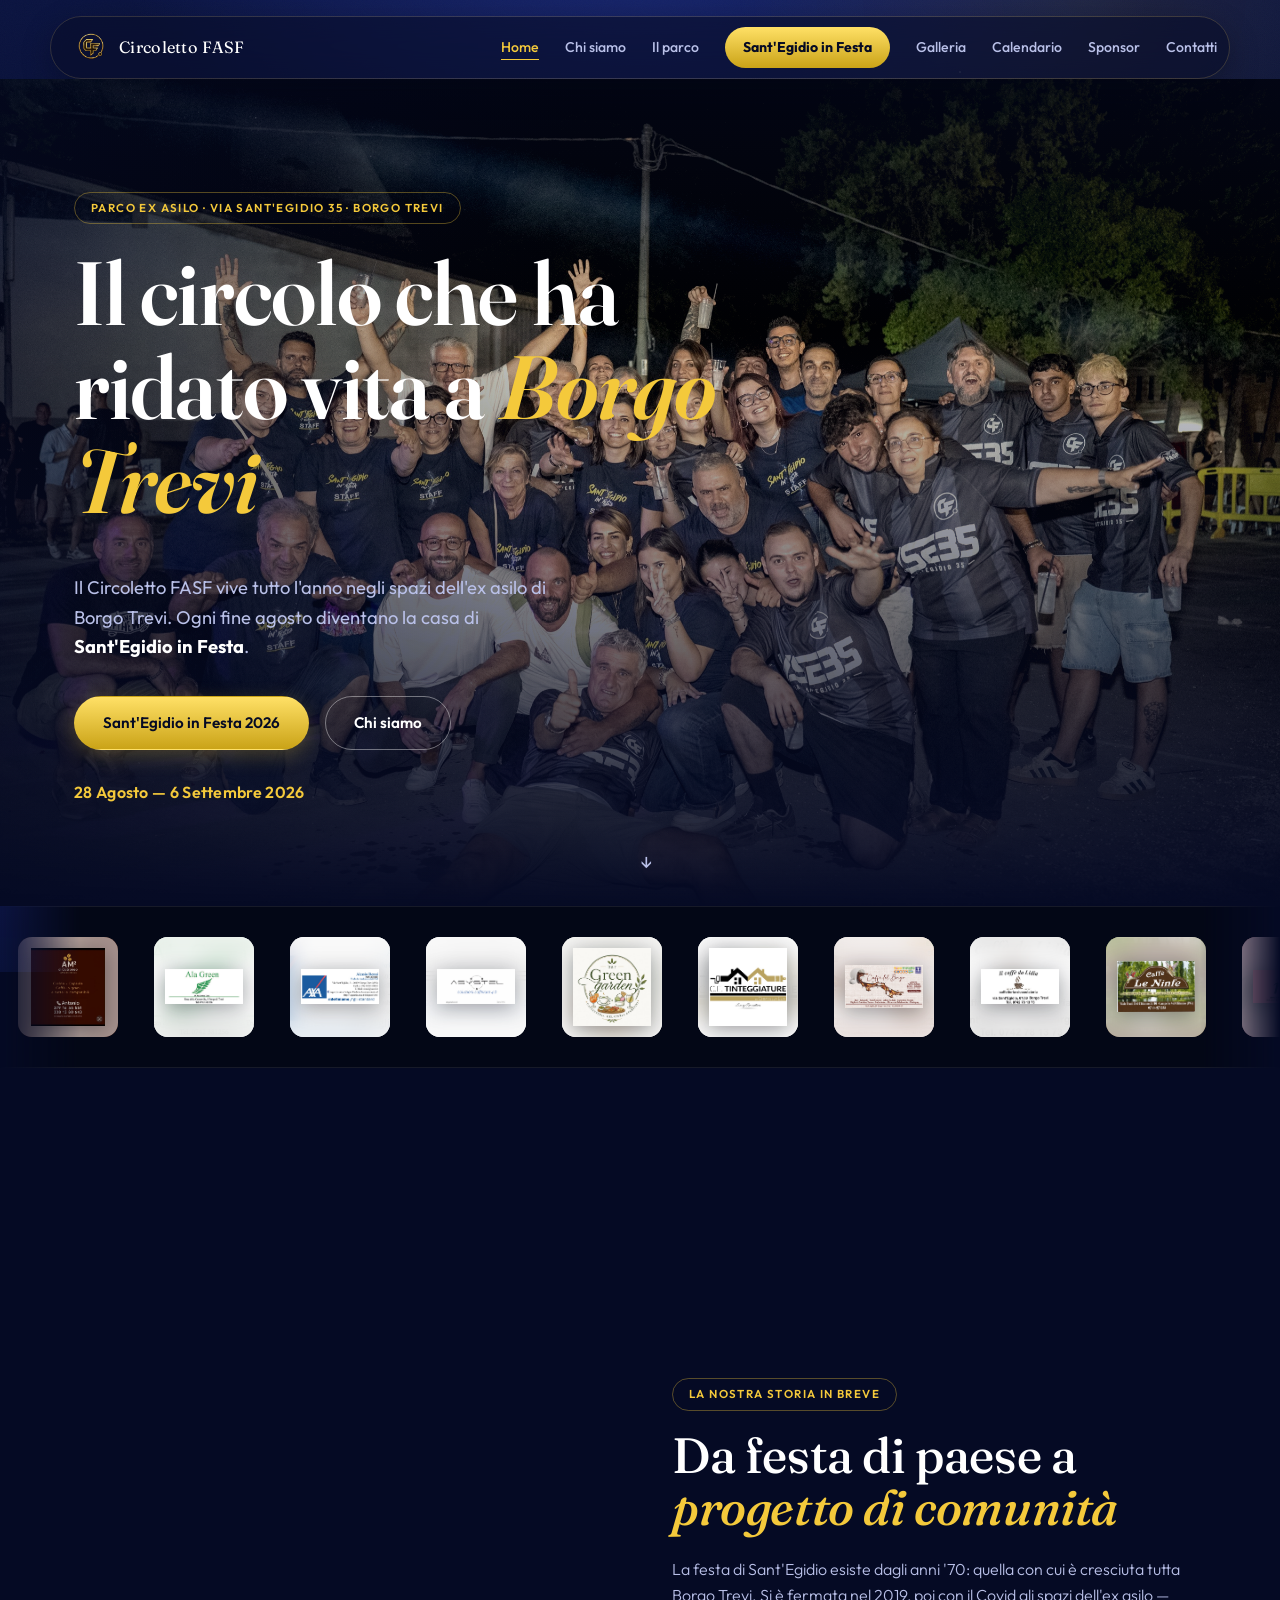
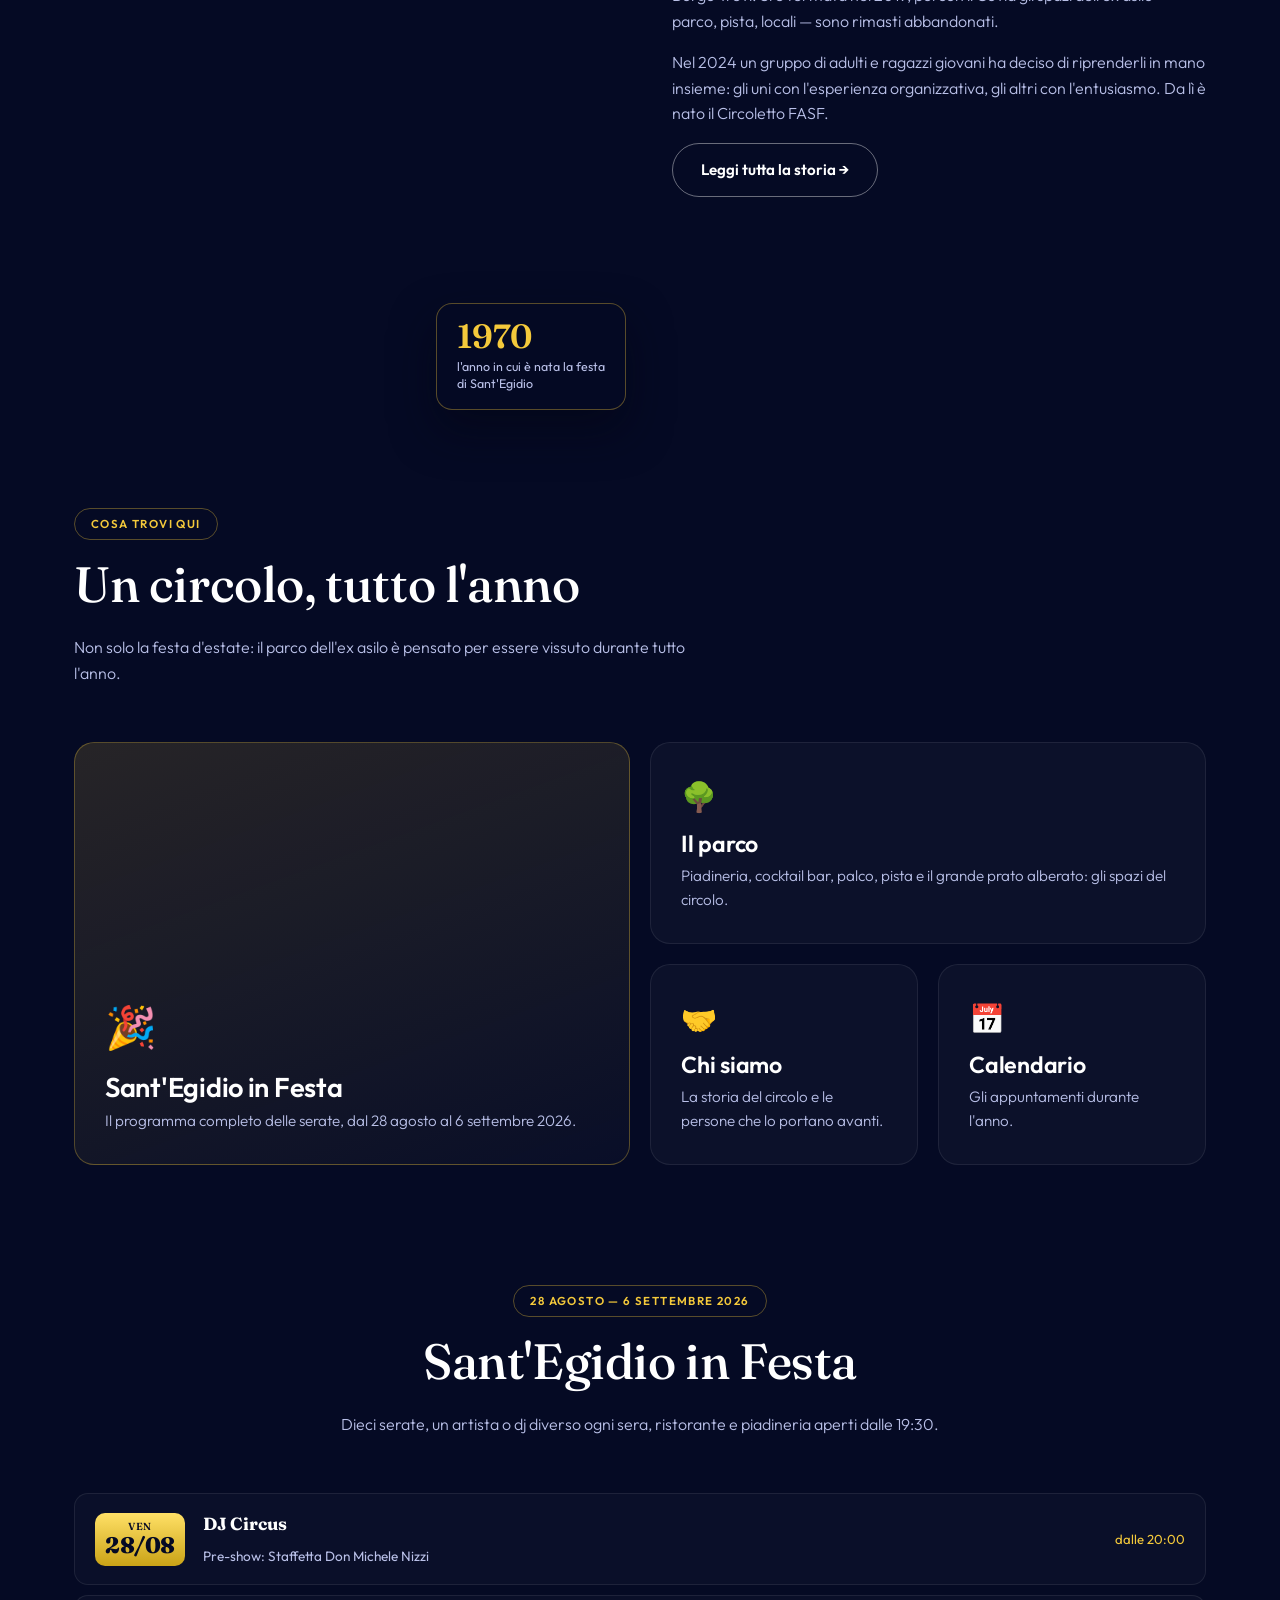
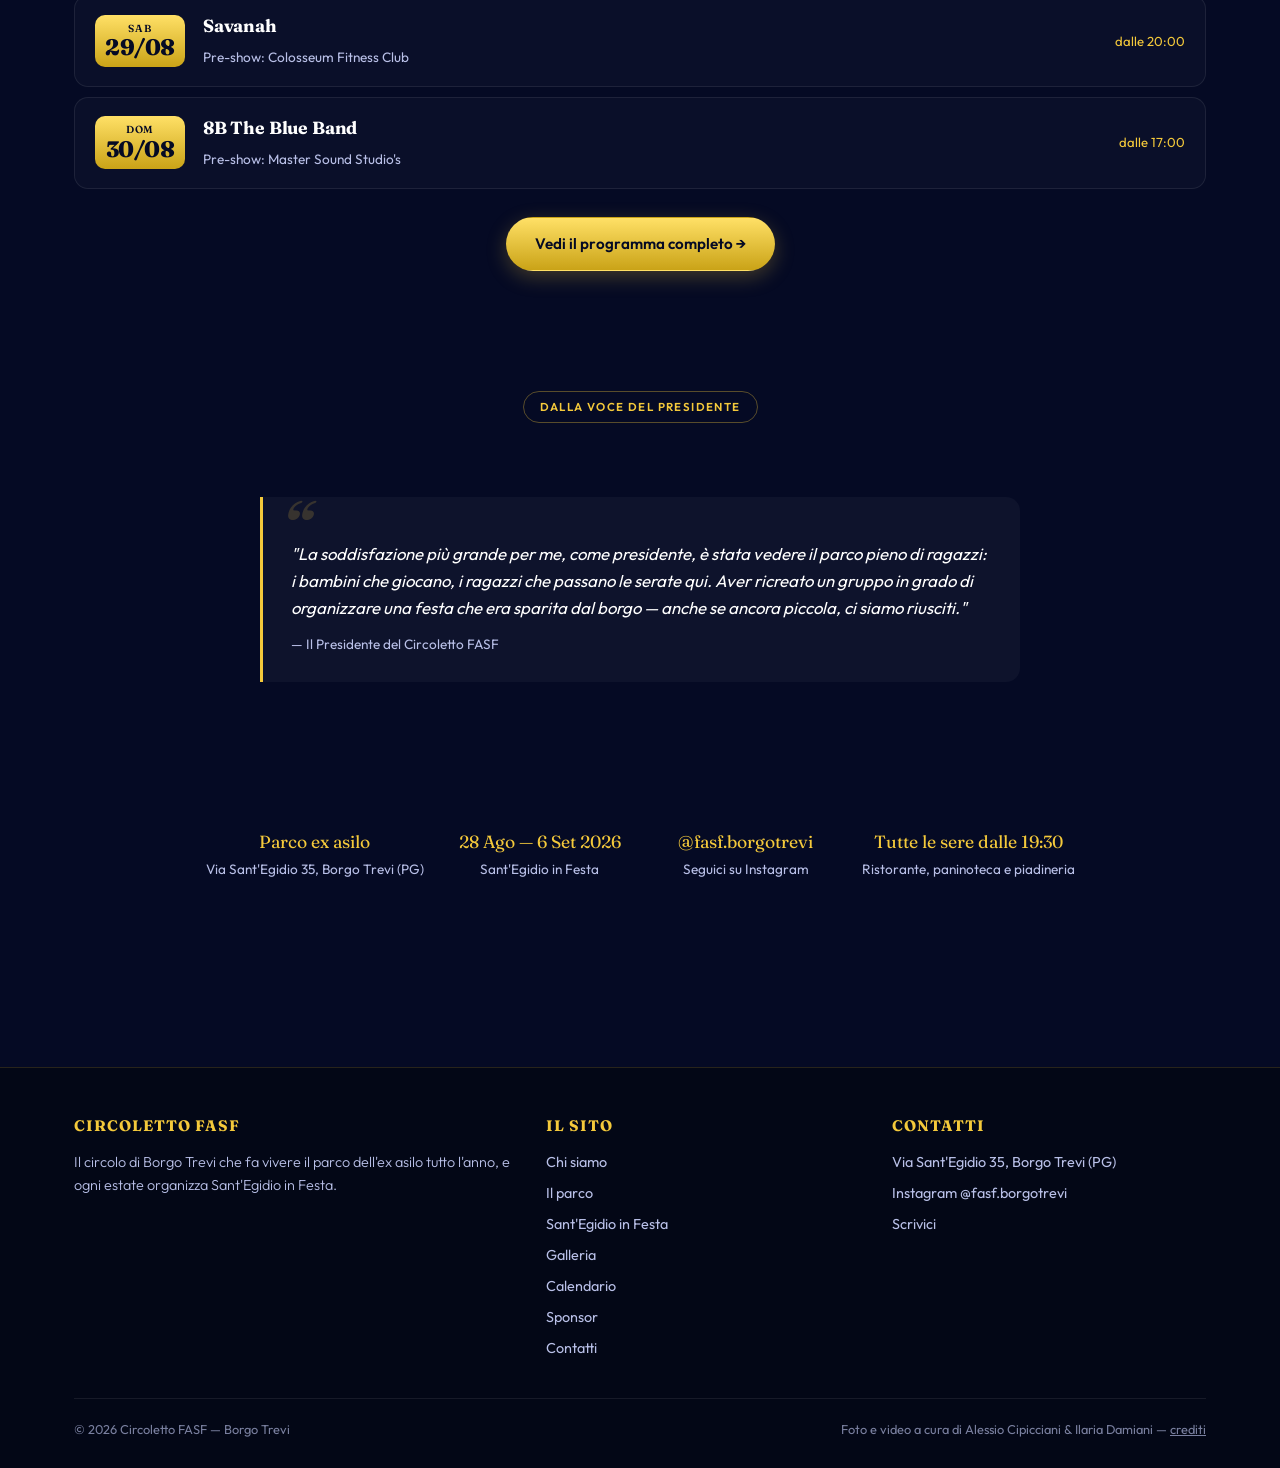
==== index.html @ 4edccac7 "Primo commit: sito Circoletto FASF completo Sito statico con home, chi siamo, il parco, Sant'Egidio " ====
<!DOCTYPE html>
<html lang="it">
<head>
<meta charset="UTF-8">
<meta name="viewport" content="width=device-width, initial-scale=1.0">
<title>Circoletto FASF — Borgo Trevi</title>
<meta name="description" content="Circoletto FASF: il circolo di Borgo Trevi che fa vivere il parco dell'ex asilo tutto l'anno. Scopri Sant'Egidio in Festa, dal 28 agosto al 6 settembre.">
<meta property="og:type" content="website">
<meta property="og:title" content="Circoletto FASF — Borgo Trevi">
<meta property="og:description" content="Circoletto FASF: il circolo di Borgo Trevi che fa vivere il parco dell'ex asilo tutto l'anno. Scopri Sant'Egidio in Festa, dal 28 agosto al 6 settembre.">
<meta property="og:image" content="assets/img/hero-photo.jpg">
<meta property="og:locale" content="it_IT">
<meta name="twitter:card" content="summary_large_image">
<meta name="twitter:title" content="Circoletto FASF — Borgo Trevi">
<meta name="twitter:description" content="Circoletto FASF: il circolo di Borgo Trevi che fa vivere il parco dell'ex asilo tutto l'anno. Scopri Sant'Egidio in Festa, dal 28 agosto al 6 settembre.">
<meta name="twitter:image" content="assets/img/hero-photo.jpg">

<link rel="icon" href="assets/img/logo-cf.png">
<link rel="preconnect" href="https://fonts.googleapis.com">
<link rel="preconnect" href="https://fonts.gstatic.com" crossorigin>
<link href="https://fonts.googleapis.com/css2?family=Fraunces:ital,wght@0,400;0,500;0,600;0,900;1,400;1,500;1,600&family=Outfit:wght@300;400;500;600;700;800&display=swap" rel="stylesheet">
<link rel="stylesheet" href="assets/css/style.css">
</head>
<body>
<a class="skip-link" href="#main-content">Vai al contenuto</a>

<header class="site-header">
  <nav class="nav wrap">
    <a class="nav-brand" href="index.html">
      <img src="assets/img/logo-cf.png" alt="Circoletto FASF">
      Circoletto FASF
    </a>
    <button class="nav-toggle" aria-label="Apri menu" aria-expanded="false">
      <span class="nav-toggle-bar"></span>
      <span class="nav-toggle-bar"></span>
      <span class="nav-toggle-bar"></span>
    </button>
    <ul class="nav-links">
      <li><a href="index.html">Home</a></li>
      <li><a href="chi-siamo.html">Chi siamo</a></li>
      <li><a href="spazi.html">Il parco</a></li>
      <li><a href="sant-egidio-in-festa.html" class="nav-cta">Sant'Egidio in Festa</a></li>
      <li><a href="galleria.html">Galleria</a></li>
      <li><a href="calendario.html">Calendario</a></li>
      <li><a href="sponsor.html">Sponsor</a></li>
      <li><a href="contatti.html">Contatti</a></li>
    </ul>
  </nav>
</header>

<main id="main-content">

  <section class="hero hero-photo">
    <div class="photo-layer">
      <img src="assets/img/hero-photo.jpg" alt="Lo staff del Circoletto FASF a Sant'Egidio in Festa">
    </div>
    <div class="photo-overlay"></div>
    <div class="hero-photo-content wrap">
      <span class="eyebrow">Parco ex asilo · Via Sant'Egidio 35 · Borgo Trevi</span>
      <h1>Il circolo che ha<br>ridato vita a <span class="gold">Borgo Trevi</span></h1>
      <p class="lead">Il Circoletto FASF vive tutto l'anno negli spazi dell'ex asilo di Borgo Trevi. Ogni fine agosto diventano la casa di <strong class="text-white">Sant'Egidio in Festa</strong>.</p>
      <div class="hero-actions">
        <a class="btn btn-gold" href="sant-egidio-in-festa.html">Sant'Egidio in Festa 2026</a>
        <a class="btn btn-outline" href="chi-siamo.html">Chi siamo</a>
      </div>
      <div class="hero-dates">28 Agosto — 6 Settembre 2026</div>
    </div>
    <div class="scroll-cue" aria-hidden="true">↓</div>
  </section>

  <div class="marquee sponsor-marquee" aria-hidden="true">
    <div class="marquee-track">
      <div class="sponsor-marquee-item" style="background-image:url('assets/img/sponsor/am2-cotroneo.jpg')"><img src="assets/img/sponsor/am2-cotroneo.jpg" alt="AM2 di Cotroneo" loading="lazy"></div>
      <div class="sponsor-marquee-item" style="background-image:url('assets/img/sponsor/ala-green.jpg')"><img src="assets/img/sponsor/ala-green.jpg" alt="Ala Green" loading="lazy"></div>
      <div class="sponsor-marquee-item" style="background-image:url('assets/img/sponsor/axa-renai.jpg')"><img src="assets/img/sponsor/axa-renai.jpg" alt="AXA Assicurazioni — Alessio Renai" loading="lazy"></div>
      <div class="sponsor-marquee-item" style="background-image:url('assets/img/sponsor/asystel.jpg')"><img src="assets/img/sponsor/asystel.jpg" alt="Asystel" loading="lazy"></div>
      <div class="sponsor-marquee-item" style="background-image:url('assets/img/sponsor/green-garden.jpg')"><img src="assets/img/sponsor/green-garden.jpg" alt="Bar Green Garden" loading="lazy"></div>
      <div class="sponsor-marquee-item" style="background-image:url('assets/img/sponsor/ce-tinteggiature.jpg')"><img src="assets/img/sponsor/ce-tinteggiature.jpg" alt="C.E. Tinteggiature" loading="lazy"></div>
      <div class="sponsor-marquee-item" style="background-image:url('assets/img/sponsor/caffe-del-borgo.jpg')"><img src="assets/img/sponsor/caffe-del-borgo.jpg" alt="Caffè del Borgo" loading="lazy"></div>
      <div class="sponsor-marquee-item" style="background-image:url('assets/img/sponsor/caffe-da-lidia.jpg')"><img src="assets/img/sponsor/caffe-da-lidia.jpg" alt="Il Caffè da Lidia" loading="lazy"></div>
      <div class="sponsor-marquee-item" style="background-image:url('assets/img/sponsor/caffe-le-ninfe.jpg')"><img src="assets/img/sponsor/caffe-le-ninfe.jpg" alt="Caffè Le Ninfe" loading="lazy"></div>
      <div class="sponsor-marquee-item" style="background-image:url('assets/img/sponsor/nalis.jpg')"><img src="assets/img/sponsor/nalis.jpg" alt="Centro Estetico Nalìs" loading="lazy"></div>
      <div class="sponsor-marquee-item" style="background-image:url('assets/img/sponsor/colori-e-parole.jpg')"><img src="assets/img/sponsor/colori-e-parole.jpg" alt="Colori e Parole" loading="lazy"></div>
      <div class="sponsor-marquee-item" style="background-image:url('assets/img/sponsor/crilu.jpg')"><img src="assets/img/sponsor/crilu.jpg" alt="Crilù Tessuti" loading="lazy"></div>
      <div class="sponsor-marquee-item" style="background-image:url('assets/img/sponsor/elettro-service.jpg')"><img src="assets/img/sponsor/elettro-service.jpg" alt="Elettro Service" loading="lazy"></div>
      <div class="sponsor-marquee-item" style="background-image:url('assets/img/sponsor/fonti-mirco.jpg')"><img src="assets/img/sponsor/fonti-mirco.jpg" alt="Fonti Mirco" loading="lazy"></div>
      <div class="sponsor-marquee-item" style="background-image:url('assets/img/sponsor/generali.jpg')"><img src="assets/img/sponsor/generali.jpg" alt="Generali — Sub Agenzia Spoleto Trevi" loading="lazy"></div>
      <div class="sponsor-marquee-item" style="background-image:url('assets/img/sponsor/halos.jpg')"><img src="assets/img/sponsor/halos.jpg" alt="Halos — centro benessere" loading="lazy"></div>
      <div class="sponsor-marquee-item" style="background-image:url('assets/img/sponsor/idronova.jpg')"><img src="assets/img/sponsor/idronova.jpg" alt="Idronova" loading="lazy"></div>
      <div class="sponsor-marquee-item" style="background-image:url('assets/img/sponsor/il-calzolaio.jpg')"><img src="assets/img/sponsor/il-calzolaio.jpg" alt="Il Calzolaio" loading="lazy"></div>
      <div class="sponsor-marquee-item" style="background-image:url('assets/img/sponsor/intimo-marina.jpg')"><img src="assets/img/sponsor/intimo-marina.jpg" alt="Intimo Marina" loading="lazy"></div>
      <div class="sponsor-marquee-item" style="background-image:url('assets/img/sponsor/lbs.jpg')"><img src="assets/img/sponsor/lbs.jpg" alt="L.B.S. Locazione Turistica" loading="lazy"></div>
      <div class="sponsor-marquee-item" style="background-image:url('assets/img/sponsor/locchiale.jpg')"><img src="assets/img/sponsor/locchiale.jpg" alt="L'Occhiale" loading="lazy"></div>
      <div class="sponsor-marquee-item" style="background-image:url('assets/img/sponsor/lavanderia-patrizia.jpg')"><img src="assets/img/sponsor/lavanderia-patrizia.jpg" alt="Lavanderia Stireria Patrizia" loading="lazy"></div>
      <div class="sponsor-marquee-item" style="background-image:url('assets/img/sponsor/m1-energia.jpg')"><img src="assets/img/sponsor/m1-energia.jpg" alt="M1 Energia" loading="lazy"></div>
      <div class="sponsor-marquee-item" style="background-image:url('assets/img/sponsor/magnini.jpg')"><img src="assets/img/sponsor/magnini.jpg" alt="Magnini — creative solutions" loading="lazy"></div>
      <div class="sponsor-marquee-item" style="background-image:url('assets/img/sponsor/marco-parrucchiere.jpg')"><img src="assets/img/sponsor/marco-parrucchiere.jpg" alt="Marco Parrucchiere" loading="lazy"></div>
      <div class="sponsor-marquee-item" style="background-image:url('assets/img/sponsor/molino-sul-clitunno.jpg')"><img src="assets/img/sponsor/molino-sul-clitunno.jpg" alt="Molino sul Clitunno" loading="lazy"></div>
      <div class="sponsor-marquee-item" style="background-image:url('assets/img/sponsor/newlook.jpg')"><img src="assets/img/sponsor/newlook.jpg" alt="NewLook" loading="lazy"></div>
      <div class="sponsor-marquee-item" style="background-image:url('assets/img/sponsor/nuova-giacinti.jpg')"><img src="assets/img/sponsor/nuova-giacinti.jpg" alt="Nuova Giacinti" loading="lazy"></div>
      <div class="sponsor-marquee-item" style="background-image:url('assets/img/sponsor/officina-cruciani.jpg')"><img src="assets/img/sponsor/officina-cruciani.jpg" alt="Officina Cruciani" loading="lazy"></div>
      <div class="sponsor-marquee-item" style="background-image:url('assets/img/sponsor/officina-santoni.jpg')"><img src="assets/img/sponsor/officina-santoni.jpg" alt="Officina Santoni" loading="lazy"></div>
      <div class="sponsor-marquee-item" style="background-image:url('assets/img/sponsor/orsolini.jpg')"><img src="assets/img/sponsor/orsolini.jpg" alt="Orsolini" loading="lazy"></div>
      <div class="sponsor-marquee-item" style="background-image:url('assets/img/sponsor/panificio-verzari.jpg')"><img src="assets/img/sponsor/panificio-verzari.jpg" alt="Panificio Verzari" loading="lazy"></div>
      <div class="sponsor-marquee-item" style="background-image:url('assets/img/sponsor/piazza-umbra.jpg')"><img src="assets/img/sponsor/piazza-umbra.jpg" alt="Piazza Umbra" loading="lazy"></div>
      <div class="sponsor-marquee-item" style="background-image:url('assets/img/sponsor/ponti-luigi.jpg')"><img src="assets/img/sponsor/ponti-luigi.jpg" alt="Ponti Luigi" loading="lazy"></div>
      <div class="sponsor-marquee-item" style="background-image:url('assets/img/sponsor/sdei-gioielli.jpg')"><img src="assets/img/sponsor/sdei-gioielli.jpg" alt="Sdei Gioielli" loading="lazy"></div>
      <div class="sponsor-marquee-item" style="background-image:url('assets/img/sponsor/scabissi.jpg')"><img src="assets/img/sponsor/scabissi.jpg" alt="Scabissi" loading="lazy"></div>
      <div class="sponsor-marquee-item" style="background-image:url('assets/img/sponsor/tipografia-trevana.jpg')"><img src="assets/img/sponsor/tipografia-trevana.jpg" alt="Tipografia Trevana" loading="lazy"></div>
      <div class="sponsor-marquee-item" style="background-image:url('assets/img/sponsor/am2-cotroneo.jpg')"><img src="assets/img/sponsor/am2-cotroneo.jpg" alt="" loading="lazy"></div>
      <div class="sponsor-marquee-item" style="background-image:url('assets/img/sponsor/ala-green.jpg')"><img src="assets/img/sponsor/ala-green.jpg" alt="" loading="lazy"></div>
      <div class="sponsor-marquee-item" style="background-image:url('assets/img/sponsor/axa-renai.jpg')"><img src="assets/img/sponsor/axa-renai.jpg" alt="" loading="lazy"></div>
      <div class="sponsor-marquee-item" style="background-image:url('assets/img/sponsor/asystel.jpg')"><img src="assets/img/sponsor/asystel.jpg" alt="" loading="lazy"></div>
      <div class="sponsor-marquee-item" style="background-image:url('assets/img/sponsor/green-garden.jpg')"><img src="assets/img/sponsor/green-garden.jpg" alt="" loading="lazy"></div>
      <div class="sponsor-marquee-item" style="background-image:url('assets/img/sponsor/ce-tinteggiature.jpg')"><img src="assets/img/sponsor/ce-tinteggiature.jpg" alt="" loading="lazy"></div>
      <div class="sponsor-marquee-item" style="background-image:url('assets/img/sponsor/caffe-del-borgo.jpg')"><img src="assets/img/sponsor/caffe-del-borgo.jpg" alt="" loading="lazy"></div>
      <div class="sponsor-marquee-item" style="background-image:url('assets/img/sponsor/caffe-da-lidia.jpg')"><img src="assets/img/sponsor/caffe-da-lidia.jpg" alt="" loading="lazy"></div>
      <div class="sponsor-marquee-item" style="background-image:url('assets/img/sponsor/caffe-le-ninfe.jpg')"><img src="assets/img/sponsor/caffe-le-ninfe.jpg" alt="" loading="lazy"></div>
      <div class="sponsor-marquee-item" style="background-image:url('assets/img/sponsor/nalis.jpg')"><img src="assets/img/sponsor/nalis.jpg" alt="" loading="lazy"></div>
      <div class="sponsor-marquee-item" style="background-image:url('assets/img/sponsor/colori-e-parole.jpg')"><img src="assets/img/sponsor/colori-e-parole.jpg" alt="" loading="lazy"></div>
      <div class="sponsor-marquee-item" style="background-image:url('assets/img/sponsor/crilu.jpg')"><img src="assets/img/sponsor/crilu.jpg" alt="" loading="lazy"></div>
      <div class="sponsor-marquee-item" style="background-image:url('assets/img/sponsor/elettro-service.jpg')"><img src="assets/img/sponsor/elettro-service.jpg" alt="" loading="lazy"></div>
      <div class="sponsor-marquee-item" style="background-image:url('assets/img/sponsor/fonti-mirco.jpg')"><img src="assets/img/sponsor/fonti-mirco.jpg" alt="" loading="lazy"></div>
      <div class="sponsor-marquee-item" style="background-image:url('assets/img/sponsor/generali.jpg')"><img src="assets/img/sponsor/generali.jpg" alt="" loading="lazy"></div>
      <div class="sponsor-marquee-item" style="background-image:url('assets/img/sponsor/halos.jpg')"><img src="assets/img/sponsor/halos.jpg" alt="" loading="lazy"></div>
      <div class="sponsor-marquee-item" style="background-image:url('assets/img/sponsor/idronova.jpg')"><img src="assets/img/sponsor/idronova.jpg" alt="" loading="lazy"></div>
      <div class="sponsor-marquee-item" style="background-image:url('assets/img/sponsor/il-calzolaio.jpg')"><img src="assets/img/sponsor/il-calzolaio.jpg" alt="" loading="lazy"></div>
      <div class="sponsor-marquee-item" style="background-image:url('assets/img/sponsor/intimo-marina.jpg')"><img src="assets/img/sponsor/intimo-marina.jpg" alt="" loading="lazy"></div>
      <div class="sponsor-marquee-item" style="background-image:url('assets/img/sponsor/lbs.jpg')"><img src="assets/img/sponsor/lbs.jpg" alt="" loading="lazy"></div>
      <div class="sponsor-marquee-item" style="background-image:url('assets/img/sponsor/locchiale.jpg')"><img src="assets/img/sponsor/locchiale.jpg" alt="" loading="lazy"></div>
      <div class="sponsor-marquee-item" style="background-image:url('assets/img/sponsor/lavanderia-patrizia.jpg')"><img src="assets/img/sponsor/lavanderia-patrizia.jpg" alt="" loading="lazy"></div>
      <div class="sponsor-marquee-item" style="background-image:url('assets/img/sponsor/m1-energia.jpg')"><img src="assets/img/sponsor/m1-energia.jpg" alt="" loading="lazy"></div>
      <div class="sponsor-marquee-item" style="background-image:url('assets/img/sponsor/magnini.jpg')"><img src="assets/img/sponsor/magnini.jpg" alt="" loading="lazy"></div>
      <div class="sponsor-marquee-item" style="background-image:url('assets/img/sponsor/marco-parrucchiere.jpg')"><img src="assets/img/sponsor/marco-parrucchiere.jpg" alt="" loading="lazy"></div>
      <div class="sponsor-marquee-item" style="background-image:url('assets/img/sponsor/molino-sul-clitunno.jpg')"><img src="assets/img/sponsor/molino-sul-clitunno.jpg" alt="" loading="lazy"></div>
      <div class="sponsor-marquee-item" style="background-image:url('assets/img/sponsor/newlook.jpg')"><img src="assets/img/sponsor/newlook.jpg" alt="" loading="lazy"></div>
      <div class="sponsor-marquee-item" style="background-image:url('assets/img/sponsor/nuova-giacinti.jpg')"><img src="assets/img/sponsor/nuova-giacinti.jpg" alt="" loading="lazy"></div>
      <div class="sponsor-marquee-item" style="background-image:url('assets/img/sponsor/officina-cruciani.jpg')"><img src="assets/img/sponsor/officina-cruciani.jpg" alt="" loading="lazy"></div>
      <div class="sponsor-marquee-item" style="background-image:url('assets/img/sponsor/officina-santoni.jpg')"><img src="assets/img/sponsor/officina-santoni.jpg" alt="" loading="lazy"></div>
      <div class="sponsor-marquee-item" style="background-image:url('assets/img/sponsor/orsolini.jpg')"><img src="assets/img/sponsor/orsolini.jpg" alt="" loading="lazy"></div>
      <div class="sponsor-marquee-item" style="background-image:url('assets/img/sponsor/panificio-verzari.jpg')"><img src="assets/img/sponsor/panificio-verzari.jpg" alt="" loading="lazy"></div>
      <div class="sponsor-marquee-item" style="background-image:url('assets/img/sponsor/piazza-umbra.jpg')"><img src="assets/img/sponsor/piazza-umbra.jpg" alt="" loading="lazy"></div>
      <div class="sponsor-marquee-item" style="background-image:url('assets/img/sponsor/ponti-luigi.jpg')"><img src="assets/img/sponsor/ponti-luigi.jpg" alt="" loading="lazy"></div>
      <div class="sponsor-marquee-item" style="background-image:url('assets/img/sponsor/sdei-gioielli.jpg')"><img src="assets/img/sponsor/sdei-gioielli.jpg" alt="" loading="lazy"></div>
      <div class="sponsor-marquee-item" style="background-image:url('assets/img/sponsor/scabissi.jpg')"><img src="assets/img/sponsor/scabissi.jpg" alt="" loading="lazy"></div>
      <div class="sponsor-marquee-item" style="background-image:url('assets/img/sponsor/tipografia-trevana.jpg')"><img src="assets/img/sponsor/tipografia-trevana.jpg" alt="" loading="lazy"></div>
    </div>
  </div>

  <section class="alt">
    <div class="wrap two-col">
      <div class="photo-frame">
        <img src="assets/img/hero-merch.jpg" alt="Il parco del Circoletto FASF, Via Sant'Egidio 35" style="border-radius:14px;border:1px solid rgba(244,201,59,.25);">
        <div class="floating-badge">
          <strong>1970</strong>
          <span>l'anno in cui è nata la festa di Sant'Egidio</span>
        </div>
      </div>
      <div>
        <span class="eyebrow">La nostra storia in breve</span>
        <h2>Da festa di paese a <span class="gold">progetto di comunità</span></h2>
        <p>La festa di Sant'Egidio esiste dagli anni '70: quella con cui è cresciuta tutta Borgo Trevi. Si è fermata nel 2019, poi con il Covid gli spazi dell'ex asilo — parco, pista, locali — sono rimasti abbandonati.</p>
        <p>Nel 2024 un gruppo di adulti e ragazzi giovani ha deciso di riprenderli in mano insieme: gli uni con l'esperienza organizzativa, gli altri con l'entusiasmo. Da lì è nato il Circoletto FASF.</p>
        <a class="btn btn-outline" href="chi-siamo.html">Leggi tutta la storia →</a>
      </div>
    </div>
  </section>

  <section class="wrap">
    <div class="section-head left">
      <span class="eyebrow">Cosa trovi qui</span>
      <h2>Un circolo, tutto l'anno</h2>
      <p>Non solo la festa d'estate: il parco dell'ex asilo è pensato per essere vissuto durante tutto l'anno.</p>
    </div>
    <div class="bento">
      <a class="card card-featured" href="sant-egidio-in-festa.html">
        <span class="icon">🎉</span>
        <h3>Sant'Egidio in Festa</h3>
        <p>Il programma completo delle serate, dal 28 agosto al 6 settembre 2026.</p>
      </a>
      <a class="card" href="spazi.html">
        <span class="icon">🌳</span>
        <h3>Il parco</h3>
        <p>Piadineria, cocktail bar, palco, pista e il grande prato alberato: gli spazi del circolo.</p>
      </a>
      <a class="card" href="chi-siamo.html">
        <span class="icon">🤝</span>
        <h3>Chi siamo</h3>
        <p>La storia del circolo e le persone che lo portano avanti.</p>
      </a>
      <a class="card" href="calendario.html">
        <span class="icon">📅</span>
        <h3>Calendario</h3>
        <p>Gli appuntamenti durante l'anno.</p>
      </a>
    </div>
  </section>

  <section class="alt">
    <div class="wrap">
      <div class="section-head">
        <span class="eyebrow">28 Agosto — 6 Settembre 2026</span>
        <h2>Sant'Egidio in Festa</h2>
        <p>Dieci serate, un artista o dj diverso ogni sera, ristorante e piadineria aperti dalle 19:30.</p>
      </div>
      <div class="program-list">
        <div class="program-row" data-date="2026-08-28">
          <div class="date-badge"><span class="dow">Ven</span><span class="num">28/08</span></div>
          <div class="act"><h4>DJ Circus</h4><span>Pre-show: Staffetta Don Michele Nizzi</span></div>
          <div class="preshow">dalle 20:00</div>
        </div>
        <div class="program-row" data-date="2026-08-29">
          <div class="date-badge"><span class="dow">Sab</span><span class="num">29/08</span></div>
          <div class="act"><h4>Savanah</h4><span>Pre-show: Colosseum Fitness Club</span></div>
          <div class="preshow">dalle 20:00</div>
        </div>
        <div class="program-row" data-date="2026-08-30">
          <div class="date-badge"><span class="dow">Dom</span><span class="num">30/08</span></div>
          <div class="act"><h4>8B The Blue Band</h4><span>Pre-show: Master Sound Studio's</span></div>
          <div class="preshow">dalle 17:00</div>
        </div>
      </div>
      <div style="text-align:center;margin-top:28px;">
        <a class="btn btn-gold" href="sant-egidio-in-festa.html">Vedi il programma completo →</a>
      </div>
    </div>
  </section>

  <section class="wrap">
    <div class="section-head">
      <span class="eyebrow">Dalla voce del presidente</span>
    </div>
    <blockquote style="max-width:760px;margin:0 auto;">
      "La soddisfazione più grande per me, come presidente, è stata vedere il parco pieno di ragazzi: i bambini che giocano, i ragazzi che passano le serate qui. Aver ricreato un gruppo in grado di organizzare una festa che era sparita dal borgo — anche se ancora piccola, ci siamo riusciti."
      <cite>— Il Presidente del Circoletto FASF</cite>
    </blockquote>
  </section>

  <section class="alt">
    <div class="wrap info-strip">
      <div class="item"><span class="k">Parco ex asilo</span><span class="v">Via Sant'Egidio 35, Borgo Trevi (PG)</span></div>
      <div class="item"><span class="k">28 Ago — 6 Set 2026</span><span class="v">Sant'Egidio in Festa</span></div>
      <div class="item"><span class="k">@fasf.borgotrevi</span><span class="v">Seguici su Instagram</span></div>
      <div class="item"><span class="k">Tutte le sere dalle 19:30</span><span class="v">Ristorante, paninoteca e piadineria</span></div>
    </div>
  </section>

</main>

<footer class="site-footer">
  <div class="wrap">
    <div class="footer-grid">
      <div>
        <h4>Circoletto FASF</h4>
        <p style="color:var(--muted);font-size:.9rem;">Il circolo di Borgo Trevi che fa vivere il parco dell'ex asilo tutto l'anno, e ogni estate organizza Sant'Egidio in Festa.</p>
      </div>
      <div>
        <h4>Il sito</h4>
        <ul>
          <li><a href="chi-siamo.html">Chi siamo</a></li>
          <li><a href="spazi.html">Il parco</a></li>
          <li><a href="sant-egidio-in-festa.html" class="nav-cta">Sant'Egidio in Festa</a></li>
          <li><a href="galleria.html">Galleria</a></li>
          <li><a href="calendario.html">Calendario</a></li>
          <li><a href="sponsor.html">Sponsor</a></li>
          <li><a href="contatti.html">Contatti</a></li>
        </ul>
      </div>
      <div>
        <h4>Contatti</h4>
        <ul>
          <li>Via Sant'Egidio 35, Borgo Trevi (PG)</li>
          <li><a href="https://www.instagram.com/fasf.borgotrevi" target="_blank" rel="noopener">Instagram @fasf.borgotrevi</a></li>
          <li><a href="contatti.html">Scrivici</a></li>
        </ul>
      </div>
    </div>
    <div class="footer-bottom">
      <span>© 2026 Circoletto FASF — Borgo Trevi</span>
      <span>Foto e video a cura di Alessio Cipicciani &amp; Ilaria Damiani — <a href="contatti.html">crediti</a></span>
    </div>
  </div>
</footer>

<script src="assets/js/main.js"></script>
</body>
</html>
---- assets/css/style.css ----
/* ==========================================================================
   Circoletto FASF — stile condiviso
   Palette presa dal materiale grafico ufficiale (locandina + loghi):
   blu notte stellato, oro/giallo acceso, bianco.
   ========================================================================== */

:root {
  --navy-deep: #050a24;
  --navy: #0b1440;
  --navy-mid: #131f66;
  --navy-soft: #1b2a7a;
  --gold: #f4c93b;
  --gold-bright: #ffe066;
  --gold-deep: #caa317;
  --white: #ffffff;
  --ink: #050a24;
  --muted: #b9c0e8;

  --font-display: "Fraunces", Georgia, "Times New Roman", serif;
  --font-body: "Outfit", -apple-system, BlinkMacSystemFont, "Segoe UI", sans-serif;

  --radius: 14px;
  --max-width: 1180px;
}

* {
  box-sizing: border-box;
}

html {
  scroll-behavior: smooth;
}

body {
  margin: 0;
  font-family: var(--font-body);
  color: var(--white);
  background-color: var(--navy-deep);
  background-image:
    radial-gradient(1.5px 1.5px at 20% 15%, rgba(255,255,255,.55) 50%, transparent 51%),
    radial-gradient(1.5px 1.5px at 75% 8%, rgba(255,255,255,.4) 50%, transparent 51%),
    radial-gradient(1px 1px at 60% 30%, rgba(255,255,255,.35) 50%, transparent 51%),
    radial-gradient(1.5px 1.5px at 90% 45%, rgba(255,255,255,.3) 50%, transparent 51%),
    radial-gradient(1px 1px at 10% 60%, rgba(255,255,255,.3) 50%, transparent 51%),
    radial-gradient(1.5px 1.5px at 40% 80%, rgba(255,255,255,.25) 50%, transparent 51%),
    radial-gradient(1px 1px at 85% 85%, rgba(255,255,255,.3) 50%, transparent 51%),
    radial-gradient(ellipse 900px 500px at 50% -10%, var(--navy-soft), transparent 60%),
    linear-gradient(180deg, var(--navy) 0%, var(--navy-deep) 55%, #030716 100%);
  background-attachment: fixed;
  background-repeat: no-repeat;
  background-size: cover;
  line-height: 1.6;
}

img {
  max-width: 100%;
  display: block;
}

a {
  color: inherit;
}

.wrap {
  max-width: var(--max-width);
  margin: 0 auto;
  padding: 0 24px;
}

h1, h2, h3, .display {
  font-family: var(--font-display);
  font-weight: 600;
  text-transform: none;
  letter-spacing: -0.01em;
  line-height: 1.05;
  margin: 0 0 .5em;
}

h1 { font-size: clamp(2.8rem, 6.4vw, 5rem); font-weight: 600; font-optical-sizing: auto; }
h2 { font-size: clamp(2rem, 4.2vw, 3.1rem); font-weight: 500; letter-spacing: -0.008em; }
h3 { font-size: clamp(1.2rem, 2.5vw, 1.45rem); font-weight: 600; font-family: var(--font-body); letter-spacing: -0.01em; }

p { margin: 0 0 1em; color: var(--muted); font-weight: 300; max-width: 65ch; }

.text-white { color: var(--white); }

.gold {
  color: var(--gold);
  font-style: italic;
}

.eyebrow {
  display: inline-block;
  font-family: var(--font-body);
  font-weight: 600;
  letter-spacing: 1.4px;
  text-transform: uppercase;
  color: var(--gold);
  background: transparent;
  border: 1px solid rgba(244,201,59,.35);
  padding: 6px 16px;
  border-radius: 999px;
  font-size: .72rem;
  margin-bottom: 18px;
}

/* ---------- bottoni ---------- */
.btn {
  display: inline-flex;
  align-items: center;
  gap: 8px;
  font-family: var(--font-body);
  font-weight: 600;
  letter-spacing: normal;
  text-transform: none;
  text-decoration: none;
  padding: 14px 28px;
  border-radius: 980px;
  border: 1.5px solid transparent;
  cursor: pointer;
  font-size: .95rem;
  transition: transform .2s cubic-bezier(.16,.8,.3,1), box-shadow .2s ease, background .2s ease, border-color .2s ease, color .2s ease;
}

.btn-gold {
  background: linear-gradient(180deg, var(--gold-bright), var(--gold-deep));
  color: var(--navy-deep);
  box-shadow: 0 6px 20px rgba(244, 201, 59, .25);
}

.btn-gold:hover {
  transform: translateY(-2px);
  box-shadow: 0 10px 26px rgba(244, 201, 59, .35);
}

.btn-outline {
  border-color: rgba(255,255,255,.4);
  color: var(--white);
  background: transparent;
}

.btn-outline:hover {
  border-color: var(--gold);
  color: var(--gold);
}

/* ---------- header / nav ---------- */
.site-header {
  position: sticky;
  top: 0;
  z-index: 100;
  padding: 16px 20px 0;
  background: transparent;
  pointer-events: none;
}

.site-header .nav {
  pointer-events: auto;
}

.nav {
  position: relative;
  display: flex;
  align-items: center;
  justify-content: space-between;
  gap: 20px;
  max-width: var(--max-width);
  margin: 0 auto;
  padding: 10px 12px 10px 22px;
  border-radius: 999px;
  border: 1px solid rgba(244, 201, 59, .16);
  box-shadow: 0 10px 30px rgba(3, 6, 20, .3);
  transition: border-color .3s ease, box-shadow .3s ease;
}

/* il blur va su uno pseudo-elemento (non su .nav) per non creare un containing
   block che spezzerebbe il position:fixed del menu mobile a schermo intero */
.nav::before {
  content: "";
  position: absolute;
  inset: 0;
  z-index: -1;
  border-radius: inherit;
  background: rgba(9, 14, 42, .62);
  backdrop-filter: blur(16px);
  -webkit-backdrop-filter: blur(16px);
  transition: background .3s ease;
}

.site-header.scrolled .nav {
  border-color: rgba(244, 201, 59, .28);
  box-shadow: 0 16px 40px rgba(3, 6, 20, .5);
}

.site-header.scrolled .nav::before {
  background: rgba(6, 10, 32, .88);
}

.nav-brand {
  display: flex;
  align-items: center;
  gap: 10px;
  text-decoration: none;
  font-family: var(--font-display);
  letter-spacing: .3px;
  color: var(--white);
  font-size: 1.02rem;
  white-space: nowrap;
}

.nav-brand img {
  height: 36px;
  width: auto;
}

.nav-links {
  display: flex;
  align-items: center;
  gap: 26px;
  list-style: none;
  margin: 0;
  padding: 0;
}

.nav-links a {
  text-decoration: none;
  font-size: .88rem;
  font-weight: 500;
  color: var(--muted);
  transition: color .15s ease;
  white-space: nowrap;
}

.nav-links a:hover,
.nav-links a.active {
  color: var(--gold);
}

.nav-links a.active::after {
  width: 100%;
}

.nav-links a.nav-cta {
  display: inline-flex;
  align-items: center;
  color: var(--navy-deep);
  font-weight: 700;
  background: linear-gradient(180deg, var(--gold-bright), var(--gold-deep));
  padding: 9px 18px;
  border-radius: 999px;
  transition: transform .2s cubic-bezier(.16,.8,.3,1), box-shadow .2s ease;
}

.nav-links a.nav-cta::after {
  display: none;
}

.nav-links a.nav-cta:hover {
  color: var(--navy-deep);
  transform: translateY(-1px);
  box-shadow: 0 8px 20px rgba(244,201,59,.35);
}

.nav-toggle {
  position: relative;
  z-index: 201;
  display: none;
  flex-direction: column;
  justify-content: center;
  align-items: center;
  gap: 5px;
  width: 40px;
  height: 40px;
  background: rgba(255,255,255,.06);
  border: 1px solid rgba(255,255,255,.12);
  border-radius: 50%;
  cursor: pointer;
  flex: none;
}

.nav-toggle-bar {
  display: block;
  width: 16px;
  height: 1.5px;
  background: var(--white);
  border-radius: 2px;
  transition: transform .3s cubic-bezier(.16,.8,.3,1), opacity .2s ease, width .2s ease;
}

.nav-toggle[aria-expanded="true"] .nav-toggle-bar:nth-child(1) {
  transform: translateY(6.5px) rotate(45deg);
}

.nav-toggle[aria-expanded="true"] .nav-toggle-bar:nth-child(2) {
  opacity: 0;
}

.nav-toggle[aria-expanded="true"] .nav-toggle-bar:nth-child(3) {
  transform: translateY(-6.5px) rotate(-45deg);
}

body.nav-open { overflow: hidden; }

@media (max-width: 860px) {
  .site-header { padding: 14px 16px 0; }

  .nav { padding: 8px 8px 8px 18px; }

  .nav-toggle { display: flex; }

  .nav-links {
    position: fixed;
    inset: 0;
    z-index: 200;
    flex-direction: column;
    align-items: flex-start;
    justify-content: center;
    gap: 0;
    padding: 0 44px;
    background:
      radial-gradient(120% 90% at 85% 0%, rgba(244,201,59,.09), transparent 55%),
      var(--navy-deep);
    opacity: 0;
    visibility: hidden;
    transform: translateY(-8px);
    transition: opacity .35s ease, visibility 0s linear .35s, transform .35s ease;
  }

  .nav-links.open {
    opacity: 1;
    visibility: visible;
    transform: translateY(0);
    transition: opacity .35s ease, visibility 0s linear 0s, transform .35s ease;
  }

  .nav-links li {
    width: 100%;
    overflow: hidden;
  }

  .nav-links li a {
    opacity: 0;
    transform: translateY(16px);
    transition: opacity .4s ease, transform .4s ease;
  }

  .nav-links.open li a {
    opacity: 1;
    transform: translateY(0);
  }

  .nav-links.open li:nth-child(1) a { transition-delay: .06s; }
  .nav-links.open li:nth-child(2) a { transition-delay: .11s; }
  .nav-links.open li:nth-child(3) a { transition-delay: .16s; }
  .nav-links.open li:nth-child(4) a { transition-delay: .21s; }
  .nav-links.open li:nth-child(5) a { transition-delay: .26s; }
  .nav-links.open li:nth-child(6) a { transition-delay: .31s; }
  .nav-links.open li:nth-child(7) a { transition-delay: .36s; }
  .nav-links.open li:nth-child(8) a { transition-delay: .41s; }

  .nav-links a {
    display: block;
    padding: 14px 0;
    width: 100%;
    font-family: var(--font-display);
    font-size: 2rem;
    font-weight: 500;
    color: var(--white);
    border-top: 1px solid rgba(255,255,255,.08);
  }

  .nav-links li:last-child a { border-bottom: 1px solid rgba(255,255,255,.08); }

  .nav-links a:hover,
  .nav-links a.active {
    color: var(--gold);
    font-style: italic;
  }

  .nav-links a::after { display: none; }

  .nav-links a.nav-cta {
    background: none;
    color: var(--gold);
    padding: 14px 0;
    font-family: var(--font-display);
    font-size: 2rem;
    font-weight: 500;
    border-radius: 0;
  }

  .nav-links a.nav-cta:hover { box-shadow: none; transform: none; }
}

/* ---------- hero ---------- */
.hero {
  padding: 160px 0 110px;
  text-align: center;
}

.hero-logo {
  width: min(180px, 40vw);
  margin: 0 auto 28px;
}

.hero p.lead {
  max-width: 560px;
  margin: 0 auto 34px;
  font-size: 1.15rem;
  font-weight: 400;
}

.hero-actions {
  display: flex;
  gap: 16px;
  justify-content: center;
  flex-wrap: wrap;
}

.hero-dates {
  margin-top: 30px;
  font-family: var(--font-body);
  font-weight: 600;
  color: var(--gold);
  letter-spacing: .3px;
  font-size: 1rem;
}

/* ---------- hero fotografico a tutto schermo ---------- */
.hero.hero-photo {
  position: relative;
  min-height: calc(100svh - 73px);
  padding: 0;
  display: flex;
  align-items: flex-end;
  text-align: left;
  overflow: hidden;
}

.hero-photo .photo-layer {
  position: absolute;
  inset: 0;
  z-index: 0;
  overflow: hidden;
}

.hero-photo .photo-layer img {
  width: 100%;
  height: 100%;
  object-fit: cover;
  object-position: center 22%;
  transform-origin: center 30%;
  will-change: transform;
  filter: grayscale(.45) sepia(.22) saturate(1.5) contrast(1.12) brightness(.92);
}

.hero-photo.hero-slideshow .photo-layer img {
  position: absolute;
  inset: 0;
  opacity: 0;
  transition: opacity 1.8s ease;
}

.hero-photo.hero-slideshow .photo-layer img.active {
  opacity: 1;
}

.hero-photo .photo-overlay {
  position: absolute;
  inset: 0;
  z-index: 1;
  background:
    linear-gradient(180deg, rgba(5,10,36,.55) 0%, rgba(5,10,36,.1) 30%, rgba(5,10,36,.55) 68%, var(--navy-deep) 100%),
    linear-gradient(90deg, rgba(5,10,36,.55) 0%, transparent 45%);
}

.hero-photo .hero-photo-content {
  position: relative;
  z-index: 2;
  padding-bottom: 100px;
  padding-top: 60px;
  width: 100%;
}

.hero-photo .eyebrow { margin-bottom: 22px; }

.hero-photo h1 {
  font-size: clamp(2.8rem, 7vw, 5.6rem);
  max-width: 14ch;
}

.hero-photo p.lead {
  margin: 0 0 34px;
  text-align: left;
  max-width: 480px;
}

.hero-photo .hero-actions { justify-content: flex-start; }

.hero-photo .scroll-cue {
  position: absolute;
  left: 50%;
  bottom: 28px;
  transform: translateX(-50%);
  z-index: 2;
  margin-top: 0;
}

@media (max-width: 720px) {
  .hero-photo h1 { max-width: none; }
  .hero-photo .lead { max-width: none; }
}

/* ---------- sezioni generiche ---------- */
section {
  padding: 120px 0;
}

section.alt {
  /* nessuna differenza visiva: il fondo resta unico e continuo su tutta la pagina */
}

.section-head {
  text-align: center;
  max-width: 640px;
  margin: 0 auto 56px;
}

.section-head.left {
  text-align: left;
  margin: 0 0 56px;
}

/* ---------- foto con badge sovrapposto ---------- */
.photo-frame {
  position: relative;
}

.floating-badge {
  position: absolute;
  bottom: -22px;
  right: -18px;
  background: rgba(5,10,36,.88);
  backdrop-filter: blur(14px);
  -webkit-backdrop-filter: blur(14px);
  border: 1px solid rgba(244,201,59,.35);
  border-radius: 16px;
  padding: 16px 20px;
  max-width: 190px;
  box-shadow: 0 20px 44px rgba(3,6,20,.55);
  z-index: 2;
}

.floating-badge strong {
  display: block;
  font-family: var(--font-display);
  font-weight: 600;
  font-size: 2.1rem;
  color: var(--gold);
  line-height: 1;
  margin-bottom: 6px;
}

.floating-badge span {
  display: block;
  font-size: .78rem;
  color: var(--muted);
  line-height: 1.35;
}

@media (max-width: 640px) {
  .floating-badge {
    right: 12px;
    bottom: -18px;
    padding: 12px 16px;
    max-width: 160px;
  }
  .floating-badge strong { font-size: 1.6rem; }
}

/* ---------- griglia card ---------- */
.grid {
  display: grid;
  gap: 22px;
}

.grid-3 { grid-template-columns: repeat(3, 1fr); }
.grid-2 { grid-template-columns: repeat(2, 1fr); }
.grid-4 { grid-template-columns: repeat(4, 1fr); }

@media (max-width: 900px) {
  .grid-3, .grid-4 { grid-template-columns: repeat(2, 1fr); }
}

@media (max-width: 620px) {
  .grid-3, .grid-4, .grid-2 { grid-template-columns: 1fr; }
}

/* ---------- bento (home: "cosa trovi qui") ---------- */
.bento {
  display: grid;
  grid-template-columns: repeat(4, 1fr);
  grid-auto-rows: minmax(150px, auto);
  gap: 20px;
}

.bento .card:nth-child(1) { grid-column: 1 / 3; grid-row: 1 / 3; }
.bento .card:nth-child(2) { grid-column: 3 / 5; grid-row: 1 / 2; }
.bento .card:nth-child(3) { grid-column: 3 / 4; grid-row: 2 / 3; }
.bento .card:nth-child(4) { grid-column: 4 / 5; grid-row: 2 / 3; }

.bento .card-featured {
  display: flex;
  flex-direction: column;
  justify-content: flex-end;
  background: linear-gradient(160deg, rgba(244,201,59,.14), rgba(255,255,255,.02));
  border-color: rgba(244,201,59,.3);
}

.bento .card-featured .icon { font-size: 2.6rem; }
.bento .card-featured h3 { font-size: 1.7rem; }

@media (max-width: 900px) {
  .bento { grid-template-columns: repeat(2, 1fr); grid-auto-rows: auto; }
  .bento .card:nth-child(1) { grid-column: 1 / 3; grid-row: auto; }
  .bento .card:nth-child(2) { grid-column: 1 / 3; grid-row: auto; }
  .bento .card:nth-child(3) { grid-column: 1 / 2; grid-row: auto; }
  .bento .card:nth-child(4) { grid-column: 2 / 3; grid-row: auto; }
}

@media (max-width: 560px) {
  .bento { grid-template-columns: 1fr; }
  .bento .card:nth-child(1),
  .bento .card:nth-child(2),
  .bento .card:nth-child(3),
  .bento .card:nth-child(4) { grid-column: 1; }
}

.card {
  background: rgba(255,255,255,.03);
  border: 1px solid rgba(255,255,255,.08);
  border-radius: 20px;
  padding: 30px;
  text-decoration: none;
  color: inherit;
  transition: transform .35s cubic-bezier(.16,.8,.3,1), border-color .35s ease, background .35s ease, box-shadow .35s ease;
  display: block;
}

.card:hover {
  transform: translateY(-6px);
  border-color: rgba(244,201,59,.3);
  background: rgba(255,255,255,.045);
  box-shadow: 0 24px 48px rgba(3,6,20,.5);
}

.card .icon {
  font-size: 1.8rem;
  margin-bottom: 12px;
  display: inline-block;
}

.card h3 {
  color: var(--white);
  margin-bottom: 8px;
}

.card p {
  margin-bottom: 0;
  font-size: .95rem;
}

/* ---------- programma serate ---------- */
.program-list {
  display: flex;
  flex-direction: column;
  gap: 10px;
}

.program-row {
  display: grid;
  grid-template-columns: 90px 1fr auto;
  gap: 18px;
  align-items: center;
  background: rgba(255,255,255,.025);
  border: 1px solid rgba(255,255,255,.08);
  border-radius: 14px;
  padding: 16px 20px;
  position: relative;
}

.program-row.today {
  border-color: rgba(244,201,59,.55);
  background: rgba(244,201,59,.07);
}

.program-row.today::before {
  content: "Stasera";
  position: absolute;
  top: -10px;
  left: 20px;
  background: var(--gold);
  color: var(--navy-deep);
  font-family: var(--font-body);
  font-size: .68rem;
  font-weight: 700;
  letter-spacing: .4px;
  text-transform: uppercase;
  padding: 3px 10px;
  border-radius: 999px;
}

.program-row .date-badge {
  text-align: center;
  font-family: var(--font-display);
  font-weight: 800;
  line-height: 1;
  color: var(--navy-deep);
  background: linear-gradient(180deg, var(--gold-bright), var(--gold-deep));
  border-radius: 10px;
  padding: 9px 4px;
}

.program-row .date-badge .dow {
  display: block;
  font-size: .64rem;
  font-weight: 600;
  letter-spacing: .8px;
  text-transform: uppercase;
  margin-bottom: 2px;
}

.program-row .date-badge .num {
  display: block;
  font-size: 1.4rem;
  letter-spacing: -.02em;
}

.program-row .act h4 {
  margin: 0 0 4px;
  font-family: var(--font-display);
  font-weight: 700;
  letter-spacing: -.01em;
  font-size: 1.1rem;
  color: var(--white);
}

.program-row .act span {
  font-size: .85rem;
  color: var(--muted);
}

.program-row .preshow {
  text-align: right;
  font-size: .82rem;
  color: var(--gold);
  white-space: nowrap;
}

@media (max-width: 640px) {
  .program-row {
    grid-template-columns: 70px 1fr;
  }
  .program-row .preshow {
    grid-column: 1 / -1;
    text-align: left;
    padding-top: 6px;
    border-top: 1px dashed rgba(244,201,59,.2);
    margin-top: 6px;
  }
}

/* ---------- timeline storia ---------- */
.timeline {
  position: relative;
  padding-left: 30px;
  border-left: 2px solid rgba(244,201,59,.35);
}

.timeline-item {
  position: relative;
  padding-bottom: 34px;
}

.timeline-item:last-child { padding-bottom: 0; }

.timeline-item::before {
  content: "";
  position: absolute;
  left: -37px;
  top: 4px;
  width: 12px;
  height: 12px;
  border-radius: 50%;
  background: var(--gold);
  box-shadow: 0 0 0 4px rgba(244,201,59,.2);
}

.timeline-item .year {
  font-family: var(--font-display);
  color: var(--gold);
  font-size: 1rem;
  letter-spacing: 1px;
}

/* ---------- quote ---------- */
blockquote {
  margin: 0;
  padding: 26px 28px;
  border-left: 3px solid var(--gold);
  background: rgba(255,255,255,.04);
  border-radius: 0 var(--radius) var(--radius) 0;
  font-size: 1.05rem;
  font-style: italic;
  color: var(--white);
}

blockquote cite {
  display: block;
  margin-top: 12px;
  font-style: normal;
  font-size: .85rem;
  color: var(--muted);
}

/* ---------- planimetria / spazi ---------- */
.map-wrap {
  border-radius: var(--radius);
  overflow: hidden;
  border: 1px solid rgba(244,201,59,.25);
  position: relative;
}

.map-interactive .map-pin {
  position: absolute;
  transform: translate(-50%, -50%);
  width: 22px;
  height: 22px;
  padding: 0;
  border: none;
  background: transparent;
  cursor: pointer;
  z-index: 3;
}

.map-pin span {
  display: block;
  width: 100%;
  height: 100%;
  border-radius: 50%;
  background: var(--gold);
  border: 2px solid rgba(5,10,36,.9);
  box-shadow: 0 0 0 0 rgba(244,201,59,.6);
  animation: pinPulse 2.4s ease-out infinite;
  transition: transform .2s ease;
}

.map-pin:hover span,
.map-pin:focus-visible span {
  transform: scale(1.25);
}

@keyframes pinPulse {
  0% { box-shadow: 0 0 0 0 rgba(244,201,59,.55); }
  70% { box-shadow: 0 0 0 14px rgba(244,201,59,0); }
  100% { box-shadow: 0 0 0 0 rgba(244,201,59,0); }
}

.map-pin::after {
  content: attr(data-label);
  position: absolute;
  bottom: calc(100% + 10px);
  left: 50%;
  transform: translateX(-50%);
  background: var(--navy-deep);
  border: 1px solid rgba(244,201,59,.35);
  color: var(--white);
  font-family: var(--font-body);
  font-size: .78rem;
  font-weight: 600;
  white-space: nowrap;
  padding: 6px 12px;
  border-radius: 8px;
  opacity: 0;
  pointer-events: none;
  transition: opacity .2s ease, transform .2s ease;
}

.map-pin:hover::after,
.map-pin:focus-visible::after {
  opacity: 1;
  transform: translateX(-50%) translateY(-4px);
}

@media (prefers-reduced-motion: reduce) {
  .map-pin span { animation: none; }
}

.spazi-list li.highlight {
  border-color: var(--gold);
  background: rgba(244,201,59,.14);
  transition: background .3s ease, border-color .3s ease;
}

.spazi-list {
  display: grid;
  grid-template-columns: repeat(2, 1fr);
  gap: 14px;
  margin-top: 20px;
}

@media (max-width: 620px) {
  .spazi-list { grid-template-columns: 1fr; }
}

.spazi-list li {
  list-style: none;
  background: rgba(255,255,255,.04);
  border: 1px solid rgba(244,201,59,.15);
  border-radius: 10px;
  padding: 12px 16px;
  font-size: .92rem;
  color: var(--white);
  display: flex;
  gap: 10px;
  align-items: flex-start;
}

.spazi-list li .n {
  font-family: var(--font-display);
  color: var(--gold);
  min-width: 1.4em;
}

/* ---------- galleria ---------- */
.filters {
  display: flex;
  flex-wrap: wrap;
  gap: 10px;
  justify-content: center;
  margin-bottom: 32px;
}

.filter-btn {
  font-family: var(--font-body);
  font-size: .85rem;
  padding: 8px 16px;
  border-radius: 999px;
  border: 1px solid rgba(244,201,59,.3);
  background: transparent;
  color: var(--muted);
  cursor: pointer;
  transition: all .15s ease;
}

.filter-btn:hover { color: var(--white); }

.filter-btn.active {
  background: var(--gold);
  color: var(--navy-deep);
  border-color: var(--gold);
  font-weight: 600;
}

.night-pill {
  font-family: var(--font-body);
  font-size: .85rem;
  font-weight: 500;
  padding: 8px 16px;
  border-radius: 999px;
  border: 1px solid rgba(255,255,255,.14);
  color: var(--muted);
  text-decoration: none;
  transition: border-color .2s ease, color .2s ease;
}

.night-pill:hover {
  color: var(--white);
  border-color: rgba(244,201,59,.4);
}

.night-block {
  margin-bottom: 64px;
  scroll-margin-top: 90px;
}

.night-block:last-child { margin-bottom: 0; }

.night-block-head {
  display: flex;
  flex-wrap: wrap;
  align-items: baseline;
  justify-content: space-between;
  gap: 10px;
  margin-bottom: 20px;
  padding-bottom: 14px;
  border-bottom: 1px solid rgba(255,255,255,.08);
}

.night-block-head h3 {
  margin: 0;
}

.night-block-link {
  font-size: .85rem;
  color: var(--gold);
  text-decoration: none;
  white-space: nowrap;
}

.night-block-link:hover { text-decoration: underline; }

.gallery-grid {
  display: grid;
  grid-template-columns: repeat(4, 1fr);
  gap: 12px;
}

@media (max-width: 900px) { .gallery-grid { grid-template-columns: repeat(3, 1fr); } }
@media (max-width: 620px) { .gallery-grid { grid-template-columns: repeat(2, 1fr); } }

.gallery-item {
  aspect-ratio: 4 / 5;
  border-radius: 10px;
  border: 1px solid rgba(255,255,255,.1);
  display: block;
  overflow: hidden;
  position: relative;
}

.gallery-item img {
  width: 100%;
  height: 100%;
  object-fit: cover;
}

.gallery-item::after {
  content: "\2922";
  position: absolute;
  top: 8px;
  right: 8px;
  width: 26px;
  height: 26px;
  border-radius: 50%;
  background: rgba(5,10,36,.65);
  color: var(--white);
  font-size: .9rem;
  display: flex;
  align-items: center;
  justify-content: center;
  opacity: 0;
  transition: opacity .2s ease;
  pointer-events: none;
}

.gallery-item:hover::after { opacity: 1; }

/* ---------- lightbox galleria ---------- */
.lightbox {
  position: fixed;
  inset: 0;
  z-index: 200;
  background: rgba(3,7,22,.94);
  display: flex;
  align-items: center;
  justify-content: center;
  opacity: 0;
  visibility: hidden;
  transition: opacity .25s ease;
}

.lightbox.open {
  opacity: 1;
  visibility: visible;
}

.lightbox-img {
  max-width: 88vw;
  max-height: 82vh;
  object-fit: contain;
  border-radius: 8px;
  box-shadow: 0 30px 80px rgba(3,6,20,.6);
}

.lightbox-close,
.lightbox-prev,
.lightbox-next {
  position: absolute;
  background: rgba(255,255,255,.08);
  border: 1px solid rgba(255,255,255,.18);
  color: var(--white);
  border-radius: 50%;
  width: 46px;
  height: 46px;
  font-size: 1.4rem;
  line-height: 1;
  display: flex;
  align-items: center;
  justify-content: center;
  cursor: pointer;
  transition: background .2s ease, border-color .2s ease;
}

.lightbox-close:hover,
.lightbox-prev:hover,
.lightbox-next:hover {
  background: rgba(244,201,59,.16);
  border-color: rgba(244,201,59,.4);
}

.lightbox-close { top: 22px; right: 22px; }
.lightbox-prev { left: 22px; top: 50%; transform: translateY(-50%); }
.lightbox-next { right: 22px; top: 50%; transform: translateY(-50%); }

.lightbox-counter {
  position: absolute;
  bottom: 24px;
  left: 50%;
  transform: translateX(-50%);
  color: var(--muted);
  font-size: .85rem;
  letter-spacing: .3px;
}

@media (max-width: 640px) {
  .lightbox-prev { left: 10px; width: 38px; height: 38px; font-size: 1.2rem; }
  .lightbox-next { right: 10px; width: 38px; height: 38px; font-size: 1.2rem; }
  .lightbox-close { top: 12px; right: 12px; width: 38px; height: 38px; font-size: 1.2rem; }
}

/* ---------- form ---------- */
.form-grid {
  display: grid;
  gap: 16px;
  max-width: 620px;
}

label {
  display: block;
  font-size: .85rem;
  color: var(--muted);
  margin-bottom: 6px;
}

input, select, textarea {
  width: 100%;
  padding: 12px 14px;
  border-radius: 8px;
  border: 1px solid rgba(244,201,59,.25);
  background: rgba(255,255,255,.05);
  color: var(--white);
  font-family: var(--font-body);
  font-size: .95rem;
}

input::placeholder, textarea::placeholder { color: rgba(185,192,232,.5); }

input:focus, select:focus, textarea:focus {
  outline: none;
  border-color: var(--gold);
}

textarea { resize: vertical; min-height: 120px; }

/* ---------- info strip ---------- */
.info-strip {
  display: flex;
  flex-wrap: wrap;
  gap: 26px;
  justify-content: center;
  text-align: center;
  padding: 26px 0;
}

.info-strip .item {
  min-width: 180px;
}

.info-strip .item .k {
  font-family: var(--font-display);
  color: var(--gold);
  font-size: 1.1rem;
  display: block;
}

.info-strip .item .v {
  font-size: .85rem;
  color: var(--muted);
}

/* ---------- footer ---------- */
.site-footer {
  border-top: 1px solid rgba(244,201,59,.15);
  padding: 46px 0 28px;
  margin-top: 40px;
  background: #030716;
}

.footer-grid {
  display: grid;
  grid-template-columns: 1.4fr 1fr 1fr;
  gap: 32px;
  margin-bottom: 30px;
}

@media (max-width: 720px) {
  .footer-grid { grid-template-columns: 1fr; }
}

.footer-grid h4 {
  font-family: var(--font-display);
  color: var(--gold);
  letter-spacing: 1px;
  font-size: .95rem;
  margin: 0 0 12px;
  text-transform: uppercase;
}

.footer-grid ul {
  list-style: none;
  margin: 0;
  padding: 0;
}

.footer-grid li {
  margin-bottom: 8px;
  font-size: .9rem;
  color: var(--muted);
}

.footer-grid a {
  text-decoration: none;
  color: var(--muted);
}

.footer-grid a:hover { color: var(--gold); }

.footer-bottom {
  border-top: 1px solid rgba(255,255,255,.08);
  padding-top: 20px;
  display: flex;
  flex-wrap: wrap;
  gap: 10px;
  justify-content: space-between;
  font-size: .8rem;
  color: rgba(185,192,232,.65);
}

.footer-bottom a { text-decoration: underline; color: rgba(185,192,232,.65); }
.footer-bottom a:hover { color: var(--gold); }

/* ---------- pagina interna generica ---------- */
.page-hero {
  padding: 140px 0 70px;
  text-align: center;
  border-bottom: 1px solid rgba(255,255,255,.06);
}

.page-hero.hero-photo {
  position: relative;
  min-height: 56vh;
  padding: 0;
  display: flex;
  align-items: flex-end;
  text-align: left;
  overflow: hidden;
  border-bottom: none;
}

.page-hero.hero-photo .hero-photo-content {
  padding-top: 40px;
  padding-bottom: 56px;
}

.hero-photo-content > img {
  width: 120px;
  margin: 0 0 18px;
  animation: fadeUp .9s cubic-bezier(.16,.8,.3,1) both;
}

.two-col {
  display: grid;
  grid-template-columns: 1fr 1fr;
  gap: 64px;
  align-items: center;
}

@media (max-width: 800px) {
  .two-col { grid-template-columns: 1fr; }
}

.badge-list {
  display: flex;
  flex-wrap: wrap;
  gap: 10px;
  margin: 18px 0;
}

.badge {
  font-size: .8rem;
  padding: 6px 14px;
  border-radius: 999px;
  background: rgba(244,201,59,.12);
  border: 1px solid rgba(244,201,59,.3);
  color: var(--gold);
}

/* ==========================================================================
   Profondità, movimento, parallax
   ========================================================================== */

/* ---------- sfondo ambientale fisso (un solo bagliore soffuso + grana) ---------- */
body::before {
  content: "";
  position: fixed;
  inset: -8%;
  z-index: -2;
  pointer-events: none;
  background:
    radial-gradient(46vw 46vw at 80% 6%, rgba(244,201,59,.09), transparent 60%),
    radial-gradient(46vw 46vw at 8% 88%, rgba(27,42,122,.4), transparent 62%);
  animation: driftBg 46s ease-in-out infinite alternate;
}

body::after {
  content: "";
  position: fixed;
  inset: 0;
  z-index: -1;
  pointer-events: none;
  opacity: .025;
  background-image: url("data:image/svg+xml;utf8,<svg xmlns='http://www.w3.org/2000/svg' width='140' height='140'><filter id='n'><feTurbulence type='fractalNoise' baseFrequency='0.9' numOctaves='2' stitchTiles='stitch'/></filter><rect width='100%25' height='100%25' filter='url(%23n)'/></svg>");
}

@keyframes driftBg {
  0%   { transform: translate3d(0,0,0); }
  100% { transform: translate3d(-1.5%,1.5%,0); }
}

@media (prefers-reduced-motion: reduce) {
  body::before { animation: none; }
}

/* ---------- selezione testo / scrollbar ---------- */
::selection { background: var(--gold); color: var(--navy-deep); }

html { scrollbar-color: var(--gold-deep) var(--navy-deep); scrollbar-width: thin; }

::-webkit-scrollbar { width: 10px; }
::-webkit-scrollbar-track { background: var(--navy-deep); }
::-webkit-scrollbar-thumb { background: var(--gold-deep); border-radius: 10px; }

/* ---------- header: sottolineatura link (hover/attivo) ---------- */
.nav-links a { position: relative; }

.nav-links a::after {
  content: "";
  position: absolute;
  left: 0;
  bottom: -4px;
  width: 0;
  height: 1px;
  background: var(--gold);
  transition: width .25s ease;
}

.nav-links a.active::after { width: 100%; }

/* ---------- ingresso animato degli hero ---------- */
@keyframes fadeUp {
  from { opacity: 0; transform: translateY(18px); }
  to   { opacity: 1; transform: translateY(0); }
}

.hero > img, .page-hero > img { animation: fadeUp 1s cubic-bezier(.16,.8,.3,1) both; }
.hero .eyebrow, .page-hero .eyebrow { animation: fadeUp .8s cubic-bezier(.16,.8,.3,1) both; }
.hero .lead, .page-hero .lead { animation: fadeUp .9s cubic-bezier(.16,.8,.3,1) .35s both; }
.hero-actions { animation: fadeUp .9s cubic-bezier(.16,.8,.3,1) .3s both; }
.hero-dates { animation: fadeUp .9s cubic-bezier(.16,.8,.3,1) .38s both; }

.scroll-cue {
  display: inline-block;
  margin-top: 44px;
  font-size: 1.2rem;
  color: var(--muted);
  animation: fadeUp .9s cubic-bezier(.16,.8,.3,1) .5s both, pulseFade 2.6s ease-in-out 1.4s infinite;
}

@keyframes pulseFade {
  0%, 100% { opacity: .35; }
  50% { opacity: .8; }
}

@media (prefers-reduced-motion: reduce) {
  .hero > img, .page-hero > img,
  .hero .eyebrow, .page-hero .eyebrow,
  .hero h1, .page-hero h1,
  .hero .lead, .page-hero .lead,
  .hero-actions, .hero-dates, .scroll-cue {
    animation: none;
    opacity: 1;
    transform: none;
  }
}

/* ---------- reveal on scroll (attivato via JS) ---------- */
.reveal { opacity: 0; }

.reveal.in-view {
  animation: revealUp .9s cubic-bezier(.16,.8,.3,1) both;
}

@keyframes revealUp {
  from { opacity: 0; transform: translateY(20px); }
  to   { opacity: 1; transform: translateY(0); }
}

@media (prefers-reduced-motion: reduce) {
  .reveal { opacity: 1; }
}

/* ---------- programma: hover discreto ---------- */
.program-row {
  transition: border-color .25s ease, background .25s ease;
}

.program-row:hover {
  border-color: rgba(244,201,59,.35);
  background: rgba(255,255,255,.045);
}

/* ---------- galleria: hover discreto ---------- */
.gallery-item {
  transition: transform .3s cubic-bezier(.16,.8,.3,1), border-color .3s ease;
}

.gallery-item:hover {
  transform: translateY(-3px);
  border-color: rgba(244,201,59,.3);
}

/* ---------- lista spazi: hover discreto ---------- */
.spazi-list li {
  transition: border-color .25s ease, background .25s ease;
}

.spazi-list li:hover {
  border-color: rgba(244,201,59,.3);
  background: rgba(255,255,255,.045);
}

/* ---------- citazioni: virgolette decorative ---------- */
blockquote {
  position: relative;
  padding-top: 44px;
}

blockquote::before {
  content: "\201C";
  position: absolute;
  top: 0;
  left: 20px;
  font-family: var(--font-display);
  font-weight: 800;
  font-size: 3.4rem;
  color: rgba(244,201,59,.18);
  line-height: 1;
}

/* ---------- parallax scroll (elementi mossi via JS) ---------- */
.hero-logo, .page-hero > img, .two-col img, .map-wrap img {
  will-change: transform;
}

/* ---------- immagini: rivelazione a tendina allo scroll ---------- */
.img-reveal {
  clip-path: inset(0 0 100% 0);
  transition: clip-path 1.1s cubic-bezier(.16,.8,.3,1);
}

.img-reveal.in-view {
  clip-path: inset(0 0 0% 0);
}

@media (prefers-reduced-motion: reduce) {
  .img-reveal { clip-path: none; }
}

/* ---------- cursore personalizzato ---------- */
.cursor-dot, .cursor-ring {
  position: fixed;
  top: 0;
  left: 0;
  border-radius: 50%;
  pointer-events: none;
  z-index: 999;
  opacity: 0;
  transform: translate(-50%, -50%);
}

.cursor-dot {
  width: 8px;
  height: 8px;
  background: var(--gold);
  transition: opacity .3s ease, width .25s cubic-bezier(.16,.8,.3,1), height .25s cubic-bezier(.16,.8,.3,1);
}

.cursor-ring {
  width: 36px;
  height: 36px;
  border: 1px solid rgba(244,201,59,.55);
  transition: opacity .3s ease, width .3s cubic-bezier(.16,.8,.3,1), height .3s cubic-bezier(.16,.8,.3,1), border-color .3s ease;
}

.cursor-dot.visible, .cursor-ring.visible { opacity: 1; }

.cursor-dot.hovering { width: 6px; height: 6px; }
.cursor-ring.hovering { width: 60px; height: 60px; border-color: rgba(244,201,59,.85); }

body.custom-cursor,
body.custom-cursor a,
body.custom-cursor button,
body.custom-cursor .btn,
body.custom-cursor .map-pin,
body.custom-cursor .gallery-item {
  cursor: none;
}

@media (hover: none), (pointer: coarse) {
  .cursor-dot, .cursor-ring { display: none; }
}

/* ---------- titoli: rivelazione parola per parola ---------- */
.word-split .word {
  display: inline-block;
  opacity: 0;
  transform: translateY(28px);
}

.word-split.in-view .word {
  animation: wordUp .8s cubic-bezier(.16,.8,.3,1) both;
}

@keyframes wordUp {
  to { opacity: 1; transform: translateY(0); }
}

@media (prefers-reduced-motion: reduce) {
  .word-split .word { opacity: 1; transform: none; }
}

/* ---------- marquee ---------- */
.marquee {
  overflow: hidden;
  white-space: nowrap;
  border-top: 1px solid rgba(255,255,255,.08);
  border-bottom: 1px solid rgba(255,255,255,.08);
  background: #030716;
}

.marquee-track {
  display: inline-flex;
  width: max-content;
  animation: marqueeScroll 32s linear infinite;
}

.marquee-track span {
  display: inline-flex;
  align-items: center;
  gap: 28px;
  font-family: var(--font-display);
  font-weight: 800;
  font-size: clamp(1.3rem, 2.6vw, 2rem);
  letter-spacing: -.01em;
  padding: 22px 28px;
  color: rgba(255,255,255,.18);
}

.marquee-track span i {
  font-style: normal;
  color: var(--gold);
  font-size: .6em;
}

@media (prefers-reduced-motion: reduce) {
  .marquee-track { animation: none; }
}

@keyframes marqueeScroll {
  from { transform: translateX(0); }
  to { transform: translateX(-50%); }
}

/* ---------- marquee sponsor (home) ---------- */
.sponsor-marquee {
  padding: 30px 0;
  -webkit-mask-image: linear-gradient(90deg, transparent 0, #000 80px, #000 calc(100% - 80px), transparent 100%);
  mask-image: linear-gradient(90deg, transparent 0, #000 80px, #000 calc(100% - 80px), transparent 100%);
}

.sponsor-marquee .marquee-track {
  align-items: center;
  animation-duration: 80s;
}

.sponsor-marquee:hover .marquee-track {
  animation-play-state: paused;
}

.sponsor-marquee-item {
  position: relative;
  display: inline-flex;
  align-items: center;
  justify-content: center;
  flex: none;
  width: 100px;
  height: 100px;
  margin: 0 18px;
  border-radius: 14px;
  overflow: hidden;
  background-size: cover;
  background-position: center;
}

.sponsor-marquee-item::before {
  content: "";
  position: absolute;
  inset: -15%;
  background-image: inherit;
  background-size: cover;
  background-position: center;
  filter: blur(12px) saturate(1.15) brightness(.95);
}

.sponsor-marquee-item::after {
  content: "";
  position: absolute;
  inset: 0;
  background: rgba(255,255,255,.55);
}

.sponsor-marquee-item img {
  position: relative;
  z-index: 1;
  width: 78%;
  height: 78%;
  object-fit: contain;
  filter: drop-shadow(0 4px 10px rgba(3,6,20,.35));
}

@media (max-width: 620px) {
  .sponsor-marquee { padding: 22px 0; -webkit-mask-image: linear-gradient(90deg, transparent 0, #000 40px, #000 calc(100% - 40px), transparent 100%); mask-image: linear-gradient(90deg, transparent 0, #000 40px, #000 calc(100% - 40px), transparent 100%); }
  .sponsor-marquee-item { width: 72px; height: 72px; margin: 0 12px; }
}

/* ---------- stati: attivo/premuto, focus tastiera ---------- */
.btn:active { transform: translateY(1px) scale(.98); }

.card:active { transform: scale(.99); }

a:focus-visible,
button:focus-visible,
input:focus-visible,
textarea:focus-visible,
select:focus-visible,
.map-pin:focus-visible {
  outline: 2px solid var(--gold);
  outline-offset: 3px;
  border-radius: 4px;
}

.btn:focus-visible {
  outline: 2px solid var(--white);
  outline-offset: 3px;
}

/* ---------- skip link (accessibilità tastiera) ---------- */
.skip-link {
  position: absolute;
  top: -60px;
  left: 16px;
  z-index: 300;
  background: var(--gold);
  color: var(--navy-deep);
  font-family: var(--font-body);
  font-weight: 600;
  font-size: .85rem;
  padding: 10px 18px;
  border-radius: 8px;
  text-decoration: none;
  transition: top .2s ease;
}

.skip-link:focus {
  top: 16px;
}

/* ---------- form: stato di invio ---------- */
.form-status {
  font-size: .85rem;
  color: var(--gold);
  margin-top: 4px;
  min-height: 1.2em;
}

/* ---------- griglia sponsor ---------- */
.sponsor-grid {
  display: grid;
  grid-template-columns: repeat(5, 1fr);
  gap: 16px;
}

.sponsor-card {
  position: relative;
  border: 1px solid rgba(255,255,255,.08);
  border-radius: 14px;
  aspect-ratio: 1 / 1;
  overflow: hidden;
  background-size: cover;
  background-position: center;
  transition: transform .3s cubic-bezier(.16,.8,.3,1), box-shadow .3s ease;
}

.sponsor-card:hover {
  transform: translateY(-4px);
  box-shadow: 0 20px 40px rgba(3,6,20,.45);
}

.sponsor-card::before {
  content: "";
  position: absolute;
  inset: -15%;
  background-image: inherit;
  background-size: cover;
  background-position: center;
  filter: blur(18px) saturate(1.15) brightness(.95);
}

.sponsor-card::after {
  content: "";
  position: absolute;
  inset: 0;
  background: rgba(255,255,255,.55);
}

.sponsor-card img {
  position: relative;
  z-index: 1;
  width: 82%;
  height: 82%;
  margin: 9%;
  object-fit: contain;
  display: block;
  filter: drop-shadow(0 6px 16px rgba(3,6,20,.35));
}

@media (max-width: 900px) {
  .sponsor-grid { grid-template-columns: repeat(3, 1fr); }
}

@media (max-width: 560px) {
  .sponsor-grid { grid-template-columns: repeat(2, 1fr); }
}

/* ---------- menu della festa (tab interattive) ---------- */
.menu-tabs {
  display: flex;
  justify-content: center;
  flex-wrap: wrap;
  gap: 10px;
  margin-bottom: 44px;
}

.menu-tab {
  font-family: var(--font-body);
  font-weight: 600;
  font-size: .92rem;
  color: var(--muted);
  background: rgba(255,255,255,.04);
  border: 1px solid rgba(255,255,255,.1);
  border-radius: 999px;
  padding: 12px 24px;
  cursor: pointer;
  transition: color .2s ease, background .2s ease, border-color .2s ease;
}

.menu-tab:hover {
  color: var(--white);
  border-color: rgba(244,201,59,.3);
}

.menu-tab.active {
  color: var(--navy-deep);
  background: linear-gradient(180deg, var(--gold-bright), var(--gold-deep));
  border-color: transparent;
}

.menu-panel {
  animation: fadeUp .5s cubic-bezier(.16,.8,.3,1) both;
}

.menu-columns {
  display: grid;
  grid-template-columns: 1fr 1fr;
  gap: 0 56px;
}

.menu-cat {
  font-family: var(--font-display);
  font-weight: 600;
  font-size: 1.3rem;
  color: var(--gold);
  margin: 40px 0 18px;
  padding-bottom: 10px;
  border-bottom: 1px solid rgba(244,201,59,.2);
}

.menu-col > .menu-cat:first-child {
  margin-top: 0;
}

.menu-list {
  list-style: none;
  margin: 0;
  padding: 0;
}

.menu-list li {
  padding: 12px 0;
  border-bottom: 1px solid rgba(255,255,255,.06);
}

.menu-list li:last-child {
  border-bottom: none;
}

.menu-name {
  display: block;
  font-family: var(--font-body);
  font-weight: 600;
  color: var(--white);
  font-size: 1rem;
}

.menu-desc {
  display: block;
  font-size: .85rem;
  color: var(--muted);
  margin-top: 3px;
}

.menu-list-price li {
  display: flex;
  align-items: baseline;
  justify-content: space-between;
  gap: 16px;
}

.menu-list-price .menu-name {
  flex: 1;
}

.menu-price {
  flex: none;
  font-family: var(--font-body);
  font-weight: 700;
  color: var(--gold);
  font-size: .95rem;
  white-space: nowrap;
}

@media (max-width: 720px) {
  .menu-columns { grid-template-columns: 1fr; gap: 0; }
  .menu-tabs { gap: 8px; }
  .menu-tab { padding: 10px 18px; font-size: .85rem; }
}
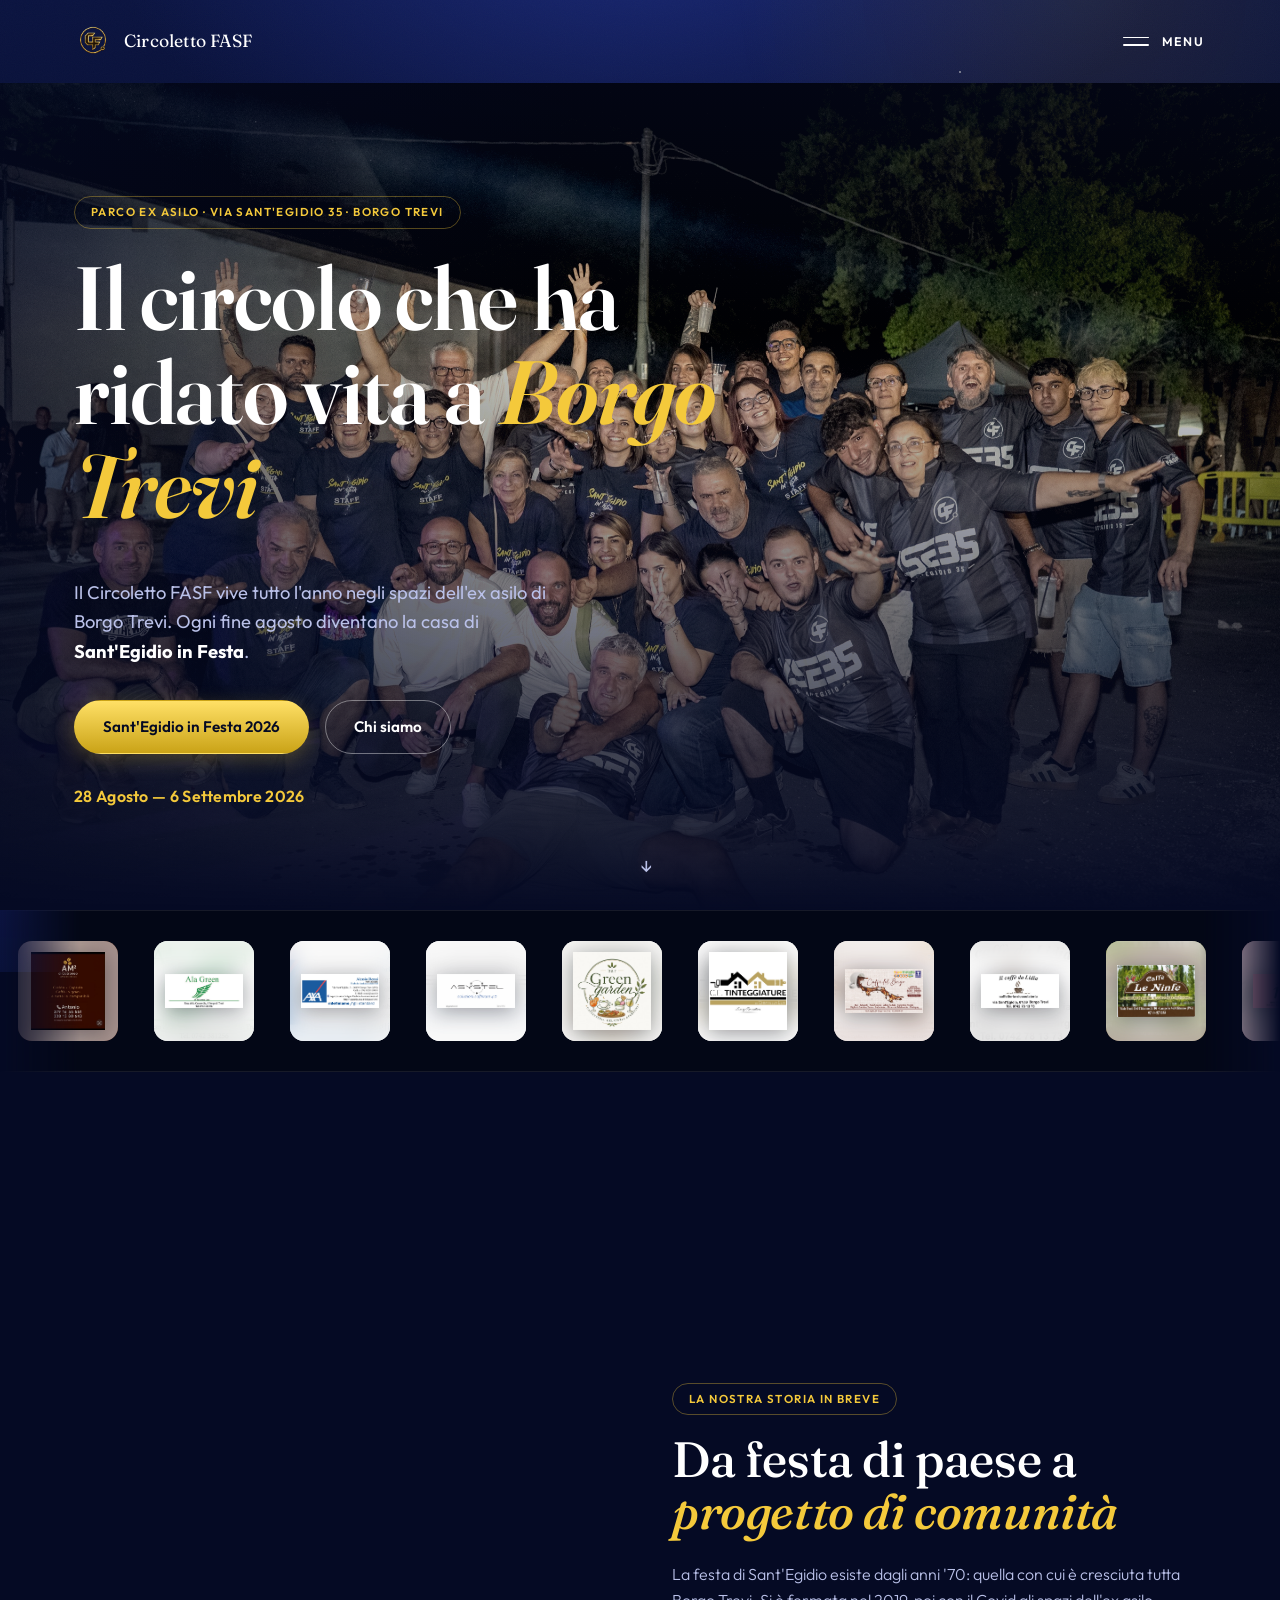
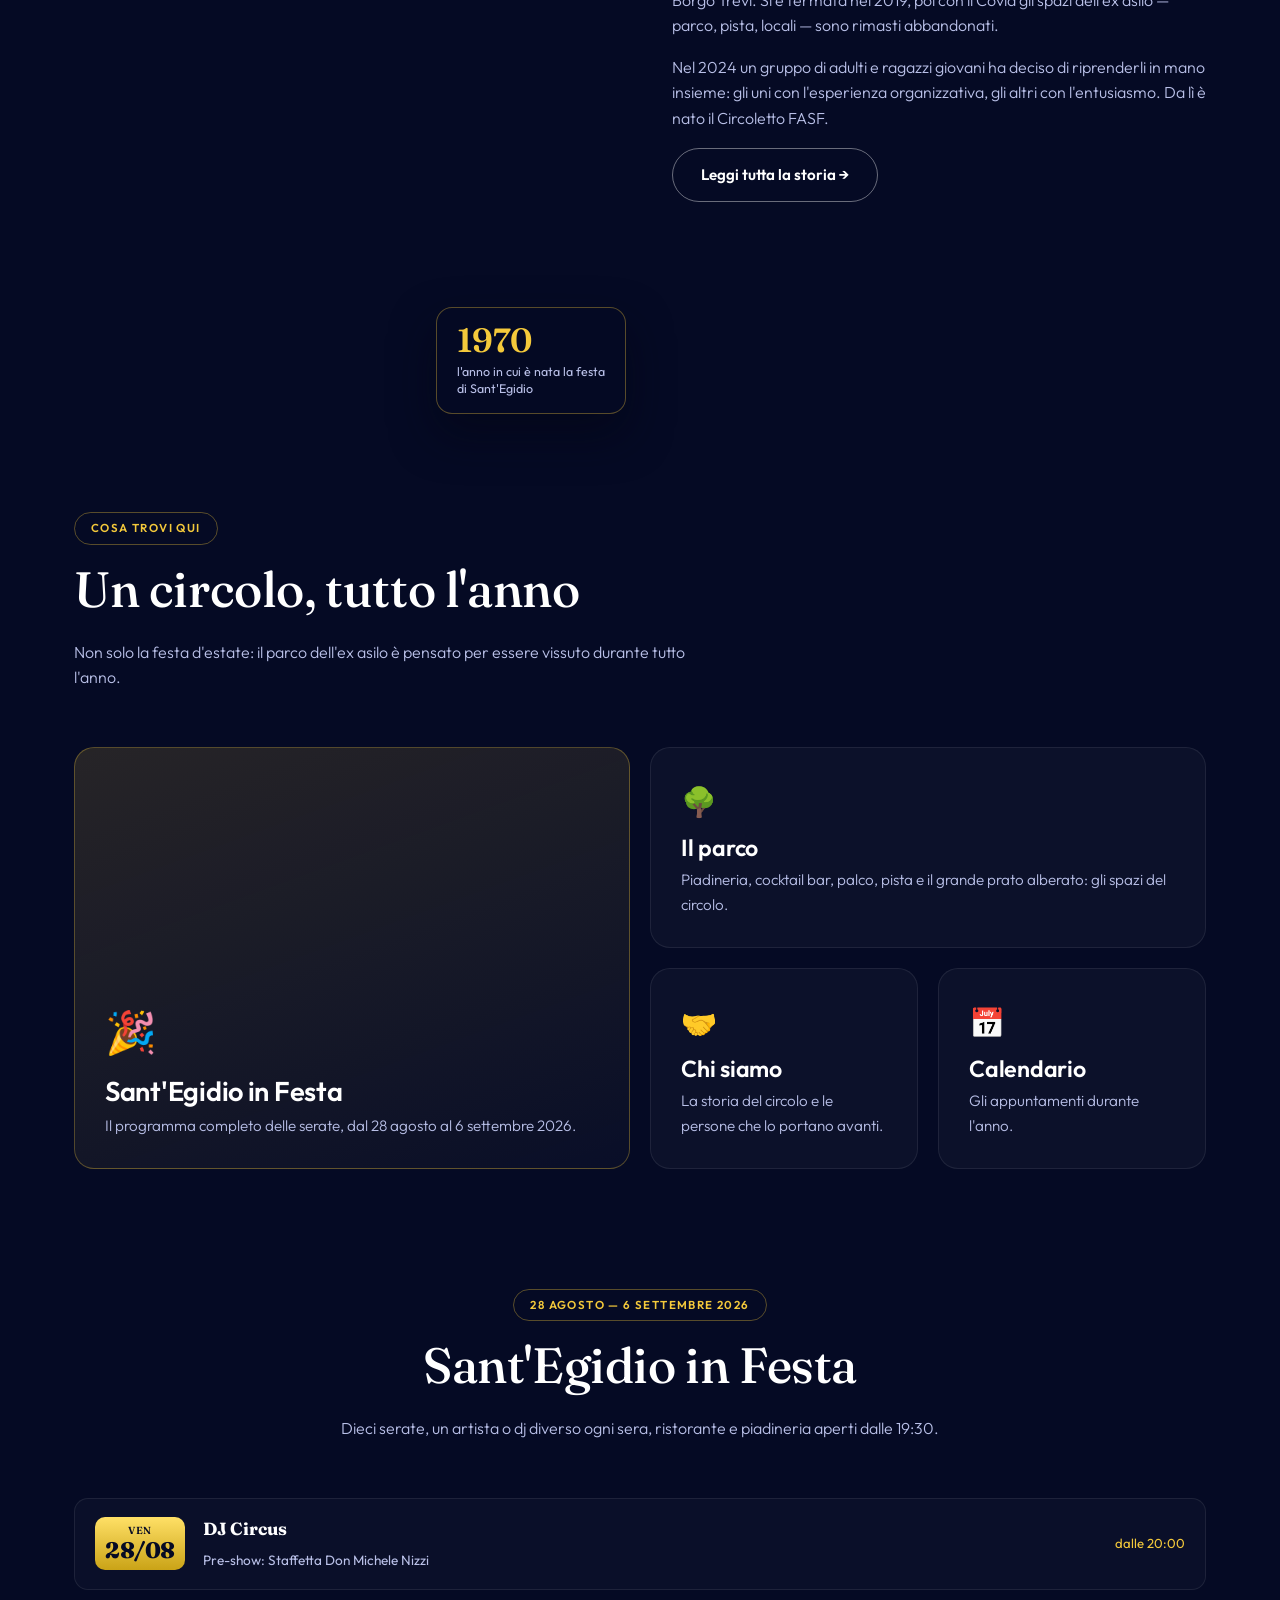
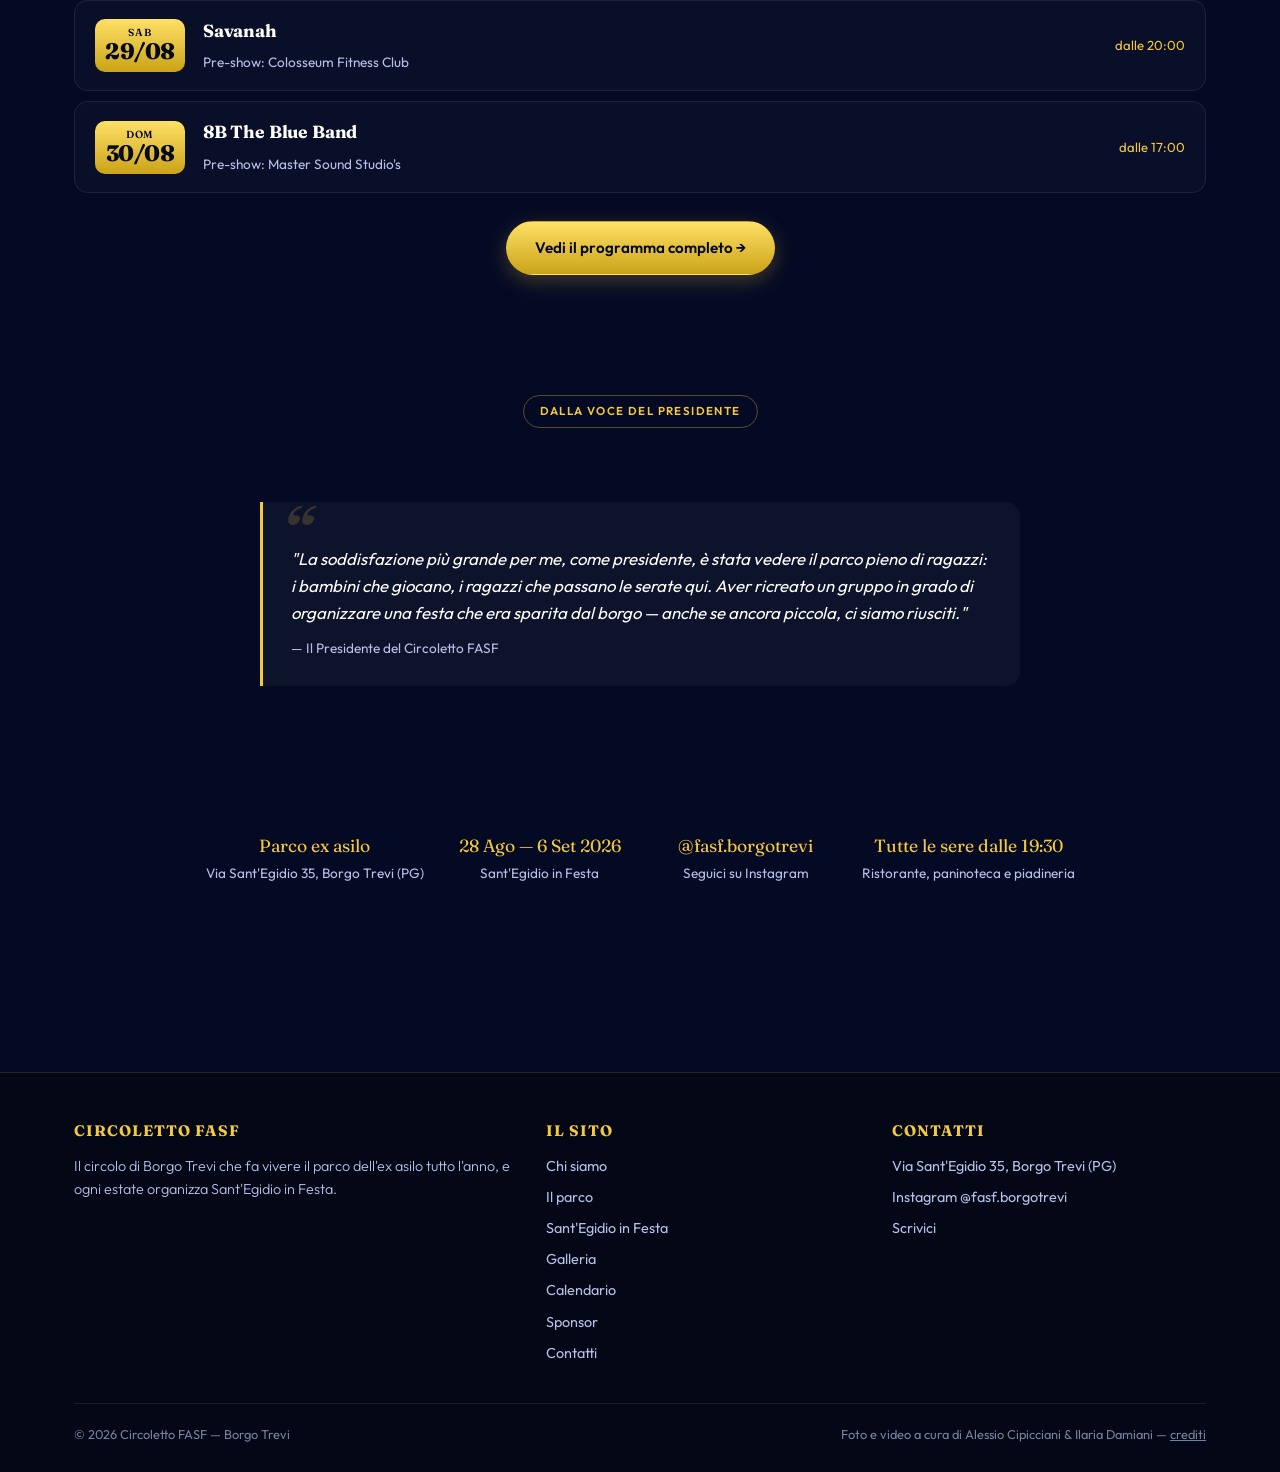
==== commit 99cdd04b: "Ridisegna la navigazione: menu editoriale a schermo intero Sostituisce sia la vecchia barra classica" ====
--- a/index.html
+++ b/index.html
@@ -30,23 +30,38 @@
       <img src="assets/img/logo-cf.png" alt="Circoletto FASF">
       Circoletto FASF
     </a>
-    <button class="nav-toggle" aria-label="Apri menu" aria-expanded="false">
-      <span class="nav-toggle-bar"></span>
-      <span class="nav-toggle-bar"></span>
-      <span class="nav-toggle-bar"></span>
+    <button class="nav-toggle" aria-label="Apri menu" aria-expanded="false" aria-controls="site-menu">
+      <span class="nav-toggle-icon">
+        <span class="nav-toggle-bar"></span>
+        <span class="nav-toggle-bar"></span>
+      </span>
+      <span class="nav-toggle-label">
+        <span class="label-open">Menu</span>
+        <span class="label-close">Chiudi</span>
+      </span>
     </button>
+  </nav>
+</header>
+
+<div class="nav-overlay" id="site-menu">
+  <div class="wrap nav-overlay-inner">
     <ul class="nav-links">
       <li><a href="index.html">Home</a></li>
       <li><a href="chi-siamo.html">Chi siamo</a></li>
       <li><a href="spazi.html">Il parco</a></li>
-      <li><a href="sant-egidio-in-festa.html" class="nav-cta">Sant'Egidio in Festa</a></li>
+      <li><a href="sant-egidio-in-festa.html">Sant'Egidio in Festa</a></li>
       <li><a href="galleria.html">Galleria</a></li>
       <li><a href="calendario.html">Calendario</a></li>
       <li><a href="sponsor.html">Sponsor</a></li>
       <li><a href="contatti.html">Contatti</a></li>
     </ul>
-  </nav>
-</header>
+    <div class="nav-overlay-aside">
+      <span class="eyebrow">28 Agosto — 6 Settembre 2026</span>
+      <p>Parco ex asilo<br>Via Sant'Egidio 35<br>Borgo Trevi (PG)</p>
+      <a class="nav-overlay-ig" href="https://www.instagram.com/fasf.borgotrevi" target="_blank" rel="noopener">@fasf.borgotrevi ↗</a>
+    </div>
+  </div>
+</div>
 
 <main id="main-content">
 
@@ -259,7 +274,7 @@
         <ul>
           <li><a href="chi-siamo.html">Chi siamo</a></li>
           <li><a href="spazi.html">Il parco</a></li>
-          <li><a href="sant-egidio-in-festa.html" class="nav-cta">Sant'Egidio in Festa</a></li>
+          <li><a href="sant-egidio-in-festa.html">Sant'Egidio in Festa</a></li>
           <li><a href="galleria.html">Galleria</a></li>
           <li><a href="calendario.html">Calendario</a></li>
           <li><a href="sponsor.html">Sponsor</a></li>
--- a/assets/css/style.css
+++ b/assets/css/style.css
@@ -148,248 +148,251 @@
 .site-header {
   position: sticky;
   top: 0;
-  z-index: 100;
-  padding: 16px 20px 0;
+  z-index: 300;
   background: transparent;
-  pointer-events: none;
-}
-
-.site-header .nav {
-  pointer-events: auto;
+  border-bottom: 1px solid transparent;
+  transition: background .3s ease, border-color .3s ease;
+}
+
+.site-header.scrolled {
+  background: rgba(6, 10, 32, .82);
+  border-color: rgba(244, 201, 59, .12);
+  backdrop-filter: blur(14px);
+  -webkit-backdrop-filter: blur(14px);
 }
 
 .nav {
-  position: relative;
   display: flex;
   align-items: center;
   justify-content: space-between;
-  gap: 20px;
   max-width: var(--max-width);
   margin: 0 auto;
-  padding: 10px 12px 10px 22px;
-  border-radius: 999px;
-  border: 1px solid rgba(244, 201, 59, .16);
-  box-shadow: 0 10px 30px rgba(3, 6, 20, .3);
-  transition: border-color .3s ease, box-shadow .3s ease;
-}
-
-/* il blur va su uno pseudo-elemento (non su .nav) per non creare un containing
-   block che spezzerebbe il position:fixed del menu mobile a schermo intero */
-.nav::before {
-  content: "";
-  position: absolute;
-  inset: 0;
-  z-index: -1;
-  border-radius: inherit;
-  background: rgba(9, 14, 42, .62);
-  backdrop-filter: blur(16px);
-  -webkit-backdrop-filter: blur(16px);
-  transition: background .3s ease;
-}
-
-.site-header.scrolled .nav {
-  border-color: rgba(244, 201, 59, .28);
-  box-shadow: 0 16px 40px rgba(3, 6, 20, .5);
-}
-
-.site-header.scrolled .nav::before {
-  background: rgba(6, 10, 32, .88);
+  padding: 22px 24px;
 }
 
 .nav-brand {
   display: flex;
   align-items: center;
-  gap: 10px;
+  gap: 12px;
   text-decoration: none;
   font-family: var(--font-display);
-  letter-spacing: .3px;
+  letter-spacing: .2px;
   color: var(--white);
-  font-size: 1.02rem;
+  font-size: 1.1rem;
   white-space: nowrap;
 }
 
 .nav-brand img {
-  height: 36px;
+  height: 38px;
   width: auto;
 }
 
+/* ---------- pulsante menu (icona + etichetta, niente box/pillola) ---------- */
+.nav-toggle {
+  display: flex;
+  align-items: center;
+  gap: 13px;
+  background: none;
+  border: none;
+  color: var(--white);
+  cursor: pointer;
+  padding: 6px 2px;
+  transition: color .2s ease;
+}
+
+.nav-toggle:hover { color: var(--gold); }
+
+.nav-toggle-icon {
+  display: flex;
+  flex-direction: column;
+  justify-content: center;
+  gap: 6px;
+  width: 26px;
+  height: 17px;
+  flex: none;
+}
+
+.nav-toggle-bar {
+  display: block;
+  width: 100%;
+  height: 1.5px;
+  background: currentColor;
+  border-radius: 2px;
+  transition: transform .35s cubic-bezier(.16,.8,.3,1);
+}
+
+.nav-toggle[aria-expanded="true"] .nav-toggle-bar:nth-child(1) {
+  transform: translateY(3.75px) rotate(45deg);
+}
+
+.nav-toggle[aria-expanded="true"] .nav-toggle-bar:nth-child(2) {
+  transform: translateY(-3.75px) rotate(-45deg);
+}
+
+.nav-toggle-label {
+  font-family: var(--font-body);
+  font-weight: 600;
+  font-size: .78rem;
+  letter-spacing: .1em;
+  text-transform: uppercase;
+}
+
+.nav-toggle-label .label-close { display: none; }
+.nav-toggle[aria-expanded="true"] .nav-toggle-label .label-open { display: none; }
+.nav-toggle[aria-expanded="true"] .nav-toggle-label .label-close { display: inline; }
+
+body.nav-open { overflow: hidden; }
+
+/* ---------- menu a schermo intero (unico, desktop + mobile) ---------- */
+.nav-overlay {
+  position: fixed;
+  inset: 0;
+  z-index: 250;
+  display: flex;
+  align-items: flex-start;
+  overflow-y: auto;
+  background:
+    radial-gradient(120% 70% at 82% 0%, rgba(244,201,59,.1), transparent 55%),
+    radial-gradient(1.5px 1.5px at 20% 15%, rgba(255,255,255,.5) 50%, transparent 51%),
+    radial-gradient(1.5px 1.5px at 75% 8%, rgba(255,255,255,.4) 50%, transparent 51%),
+    radial-gradient(1px 1px at 60% 30%, rgba(255,255,255,.3) 50%, transparent 51%),
+    radial-gradient(1.5px 1.5px at 90% 60%, rgba(255,255,255,.3) 50%, transparent 51%),
+    radial-gradient(1px 1px at 12% 70%, rgba(255,255,255,.3) 50%, transparent 51%),
+    var(--navy-deep);
+  opacity: 0;
+  visibility: hidden;
+  transform: translateY(-10px);
+  transition: opacity .4s ease, visibility 0s linear .4s, transform .4s ease;
+}
+
+.nav-overlay.open {
+  opacity: 1;
+  visibility: visible;
+  transform: translateY(0);
+  transition: opacity .4s ease, visibility 0s linear 0s, transform .4s ease;
+}
+
+.nav-overlay-inner {
+  display: flex;
+  align-items: center;
+  justify-content: space-between;
+  gap: 70px;
+  flex-wrap: wrap;
+  width: 100%;
+  padding-top: 110px;
+  padding-bottom: 60px;
+}
+
 .nav-links {
-  display: flex;
-  align-items: center;
-  gap: 26px;
+  flex: 1 1 460px;
   list-style: none;
   margin: 0;
   padding: 0;
+  counter-reset: navcount;
+}
+
+.nav-links li {
+  counter-increment: navcount;
+  overflow: hidden;
 }
 
 .nav-links a {
+  position: relative;
+  display: flex;
+  align-items: baseline;
+  gap: 20px;
+  padding: 15px 0;
+  font-family: var(--font-display);
+  font-size: clamp(1.7rem, 4vw, 3rem);
+  font-weight: 500;
+  color: var(--white);
   text-decoration: none;
-  font-size: .88rem;
-  font-weight: 500;
-  color: var(--muted);
-  transition: color .15s ease;
-  white-space: nowrap;
-}
+  border-top: 1px solid rgba(255,255,255,.08);
+  opacity: 0;
+  transform: translateY(26px);
+  transition: opacity .5s ease, transform .5s ease, color .2s ease;
+}
+
+.nav-links li:last-child a { border-bottom: 1px solid rgba(255,255,255,.08); }
+
+.nav-links a::before {
+  content: counter(navcount, decimal-leading-zero);
+  font-family: var(--font-body);
+  font-size: .3em;
+  font-weight: 600;
+  letter-spacing: .05em;
+  color: var(--gold);
+  opacity: .75;
+}
+
+.nav-overlay.open .nav-links a {
+  opacity: 1;
+  transform: translateY(0);
+}
+
+.nav-overlay.open .nav-links li:nth-child(1) a { transition-delay: .08s; }
+.nav-overlay.open .nav-links li:nth-child(2) a { transition-delay: .13s; }
+.nav-overlay.open .nav-links li:nth-child(3) a { transition-delay: .18s; }
+.nav-overlay.open .nav-links li:nth-child(4) a { transition-delay: .23s; }
+.nav-overlay.open .nav-links li:nth-child(5) a { transition-delay: .28s; }
+.nav-overlay.open .nav-links li:nth-child(6) a { transition-delay: .33s; }
+.nav-overlay.open .nav-links li:nth-child(7) a { transition-delay: .38s; }
+.nav-overlay.open .nav-links li:nth-child(8) a { transition-delay: .43s; }
 
 .nav-links a:hover,
 .nav-links a.active {
   color: var(--gold);
-}
-
-.nav-links a.active::after {
-  width: 100%;
-}
-
-.nav-links a.nav-cta {
-  display: inline-flex;
-  align-items: center;
-  color: var(--navy-deep);
-  font-weight: 700;
-  background: linear-gradient(180deg, var(--gold-bright), var(--gold-deep));
-  padding: 9px 18px;
-  border-radius: 999px;
-  transition: transform .2s cubic-bezier(.16,.8,.3,1), box-shadow .2s ease;
-}
-
-.nav-links a.nav-cta::after {
-  display: none;
-}
-
-.nav-links a.nav-cta:hover {
-  color: var(--navy-deep);
-  transform: translateY(-1px);
-  box-shadow: 0 8px 20px rgba(244,201,59,.35);
-}
-
-.nav-toggle {
-  position: relative;
-  z-index: 201;
-  display: none;
-  flex-direction: column;
-  justify-content: center;
-  align-items: center;
-  gap: 5px;
-  width: 40px;
-  height: 40px;
-  background: rgba(255,255,255,.06);
-  border: 1px solid rgba(255,255,255,.12);
-  border-radius: 50%;
-  cursor: pointer;
-  flex: none;
-}
-
-.nav-toggle-bar {
-  display: block;
-  width: 16px;
-  height: 1.5px;
-  background: var(--white);
-  border-radius: 2px;
-  transition: transform .3s cubic-bezier(.16,.8,.3,1), opacity .2s ease, width .2s ease;
-}
-
-.nav-toggle[aria-expanded="true"] .nav-toggle-bar:nth-child(1) {
-  transform: translateY(6.5px) rotate(45deg);
-}
-
-.nav-toggle[aria-expanded="true"] .nav-toggle-bar:nth-child(2) {
+  font-style: italic;
+}
+
+.nav-overlay-aside {
+  flex: 0 1 240px;
   opacity: 0;
-}
-
-.nav-toggle[aria-expanded="true"] .nav-toggle-bar:nth-child(3) {
-  transform: translateY(-6.5px) rotate(-45deg);
-}
-
-body.nav-open { overflow: hidden; }
-
-@media (max-width: 860px) {
-  .site-header { padding: 14px 16px 0; }
-
-  .nav { padding: 8px 8px 8px 18px; }
-
-  .nav-toggle { display: flex; }
-
-  .nav-links {
-    position: fixed;
-    inset: 0;
-    z-index: 200;
+  transform: translateY(26px);
+  transition: opacity .5s ease .4s, transform .5s ease .4s;
+}
+
+.nav-overlay.open .nav-overlay-aside {
+  opacity: 1;
+  transform: translateY(0);
+}
+
+.nav-overlay-aside p {
+  color: var(--muted);
+  font-size: .95rem;
+  margin: 18px 0 22px;
+}
+
+.nav-overlay-ig {
+  display: inline-block;
+  color: var(--gold);
+  text-decoration: none;
+  font-weight: 600;
+  font-size: .92rem;
+  border-bottom: 1px solid rgba(244,201,59,.35);
+  padding-bottom: 2px;
+  transition: opacity .2s ease;
+}
+
+.nav-overlay-ig:hover { opacity: .75; }
+
+@media (max-width: 760px) {
+  .nav { padding: 18px 20px; }
+
+  .nav-toggle-label { display: none; }
+
+  .nav-overlay-inner {
     flex-direction: column;
     align-items: flex-start;
-    justify-content: center;
-    gap: 0;
-    padding: 0 44px;
-    background:
-      radial-gradient(120% 90% at 85% 0%, rgba(244,201,59,.09), transparent 55%),
-      var(--navy-deep);
-    opacity: 0;
-    visibility: hidden;
-    transform: translateY(-8px);
-    transition: opacity .35s ease, visibility 0s linear .35s, transform .35s ease;
+    gap: 40px;
+    padding: 100px 28px 50px;
   }
 
-  .nav-links.open {
-    opacity: 1;
-    visibility: visible;
-    transform: translateY(0);
-    transition: opacity .35s ease, visibility 0s linear 0s, transform .35s ease;
-  }
-
-  .nav-links li {
-    width: 100%;
-    overflow: hidden;
-  }
-
-  .nav-links li a {
-    opacity: 0;
-    transform: translateY(16px);
-    transition: opacity .4s ease, transform .4s ease;
-  }
-
-  .nav-links.open li a {
-    opacity: 1;
-    transform: translateY(0);
-  }
-
-  .nav-links.open li:nth-child(1) a { transition-delay: .06s; }
-  .nav-links.open li:nth-child(2) a { transition-delay: .11s; }
-  .nav-links.open li:nth-child(3) a { transition-delay: .16s; }
-  .nav-links.open li:nth-child(4) a { transition-delay: .21s; }
-  .nav-links.open li:nth-child(5) a { transition-delay: .26s; }
-  .nav-links.open li:nth-child(6) a { transition-delay: .31s; }
-  .nav-links.open li:nth-child(7) a { transition-delay: .36s; }
-  .nav-links.open li:nth-child(8) a { transition-delay: .41s; }
-
-  .nav-links a {
-    display: block;
-    padding: 14px 0;
-    width: 100%;
-    font-family: var(--font-display);
-    font-size: 2rem;
-    font-weight: 500;
-    color: var(--white);
-    border-top: 1px solid rgba(255,255,255,.08);
-  }
-
-  .nav-links li:last-child a { border-bottom: 1px solid rgba(255,255,255,.08); }
-
-  .nav-links a:hover,
-  .nav-links a.active {
-    color: var(--gold);
-    font-style: italic;
-  }
-
-  .nav-links a::after { display: none; }
-
-  .nav-links a.nav-cta {
-    background: none;
-    color: var(--gold);
-    padding: 14px 0;
-    font-family: var(--font-display);
-    font-size: 2rem;
-    font-weight: 500;
-    border-radius: 0;
-  }
-
-  .nav-links a.nav-cta:hover { box-shadow: none; transform: none; }
+  .nav-links { width: 100%; flex-basis: auto; }
+
+  .nav-links a { font-size: 2rem; gap: 14px; }
+
+  .nav-overlay-aside { flex-basis: auto; }
 }
 
 /* ---------- hero ---------- */
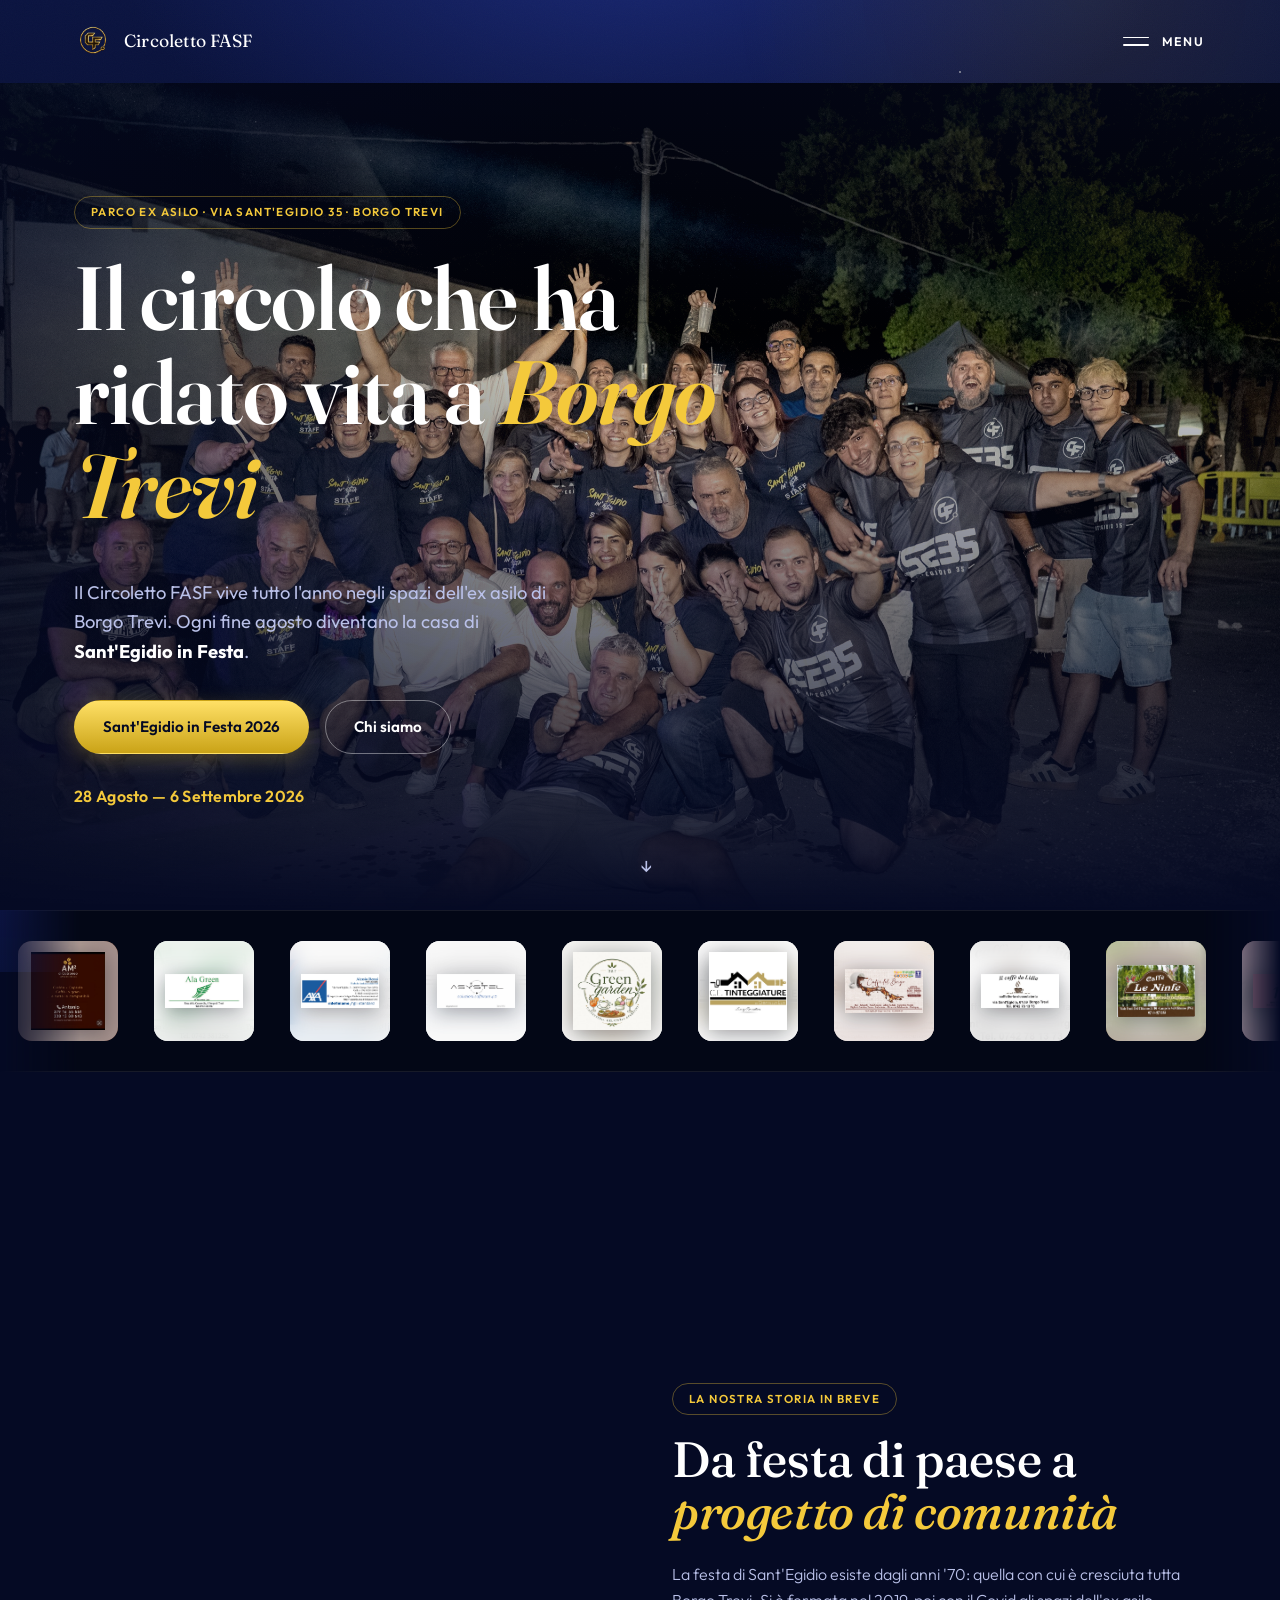
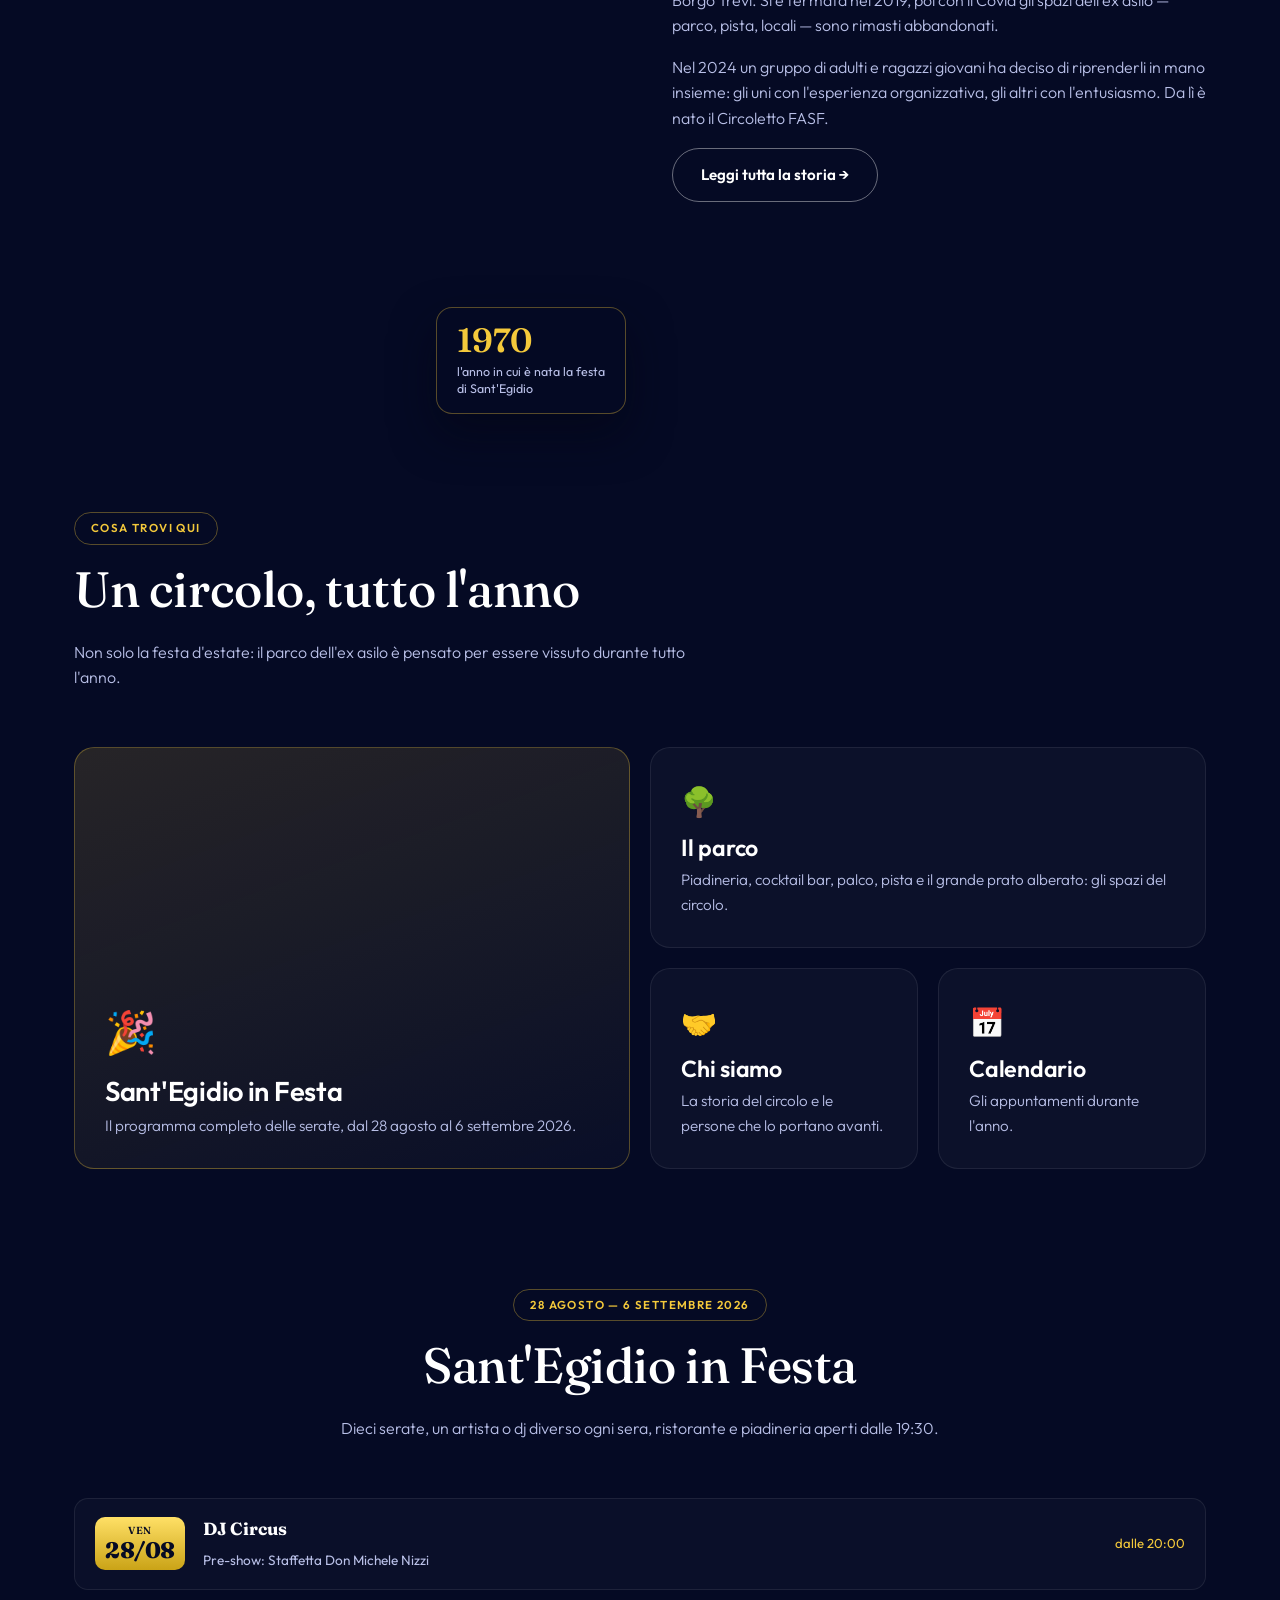
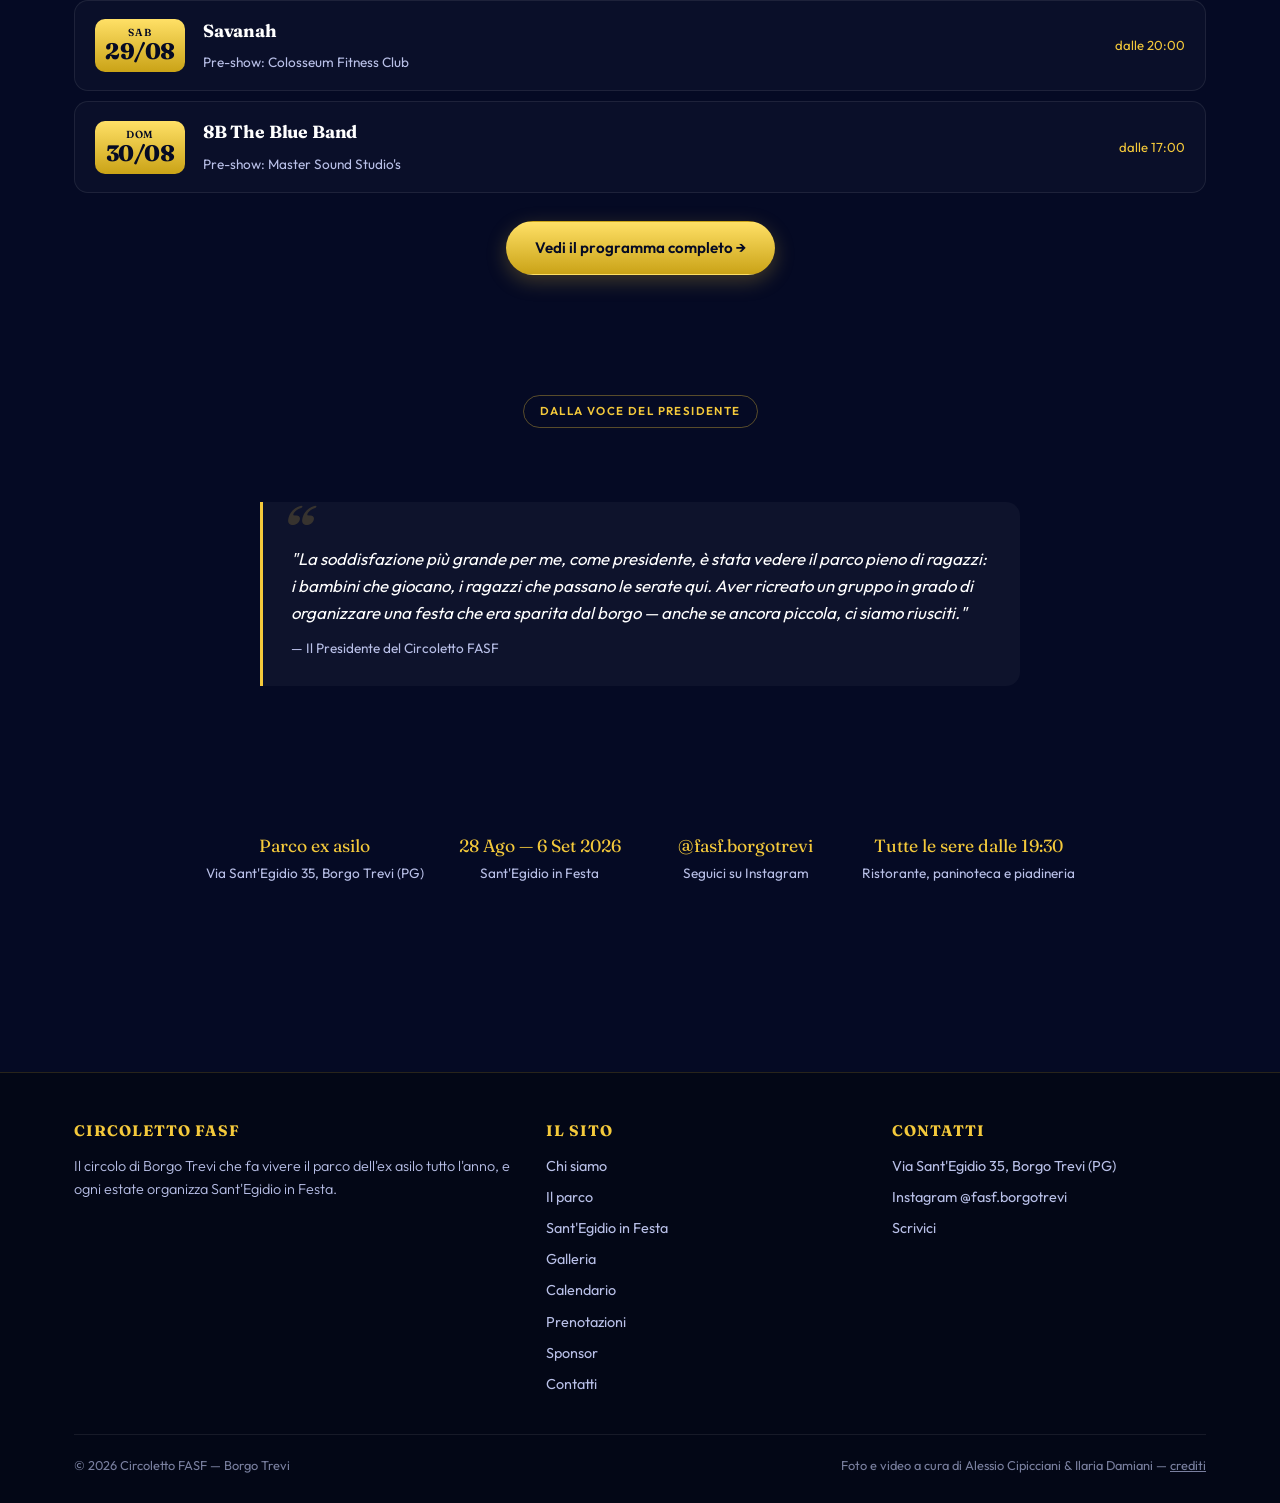
==== commit 0c3b05fb: "Aggiunge la sezione Prenotazioni Nuova pagina prenotazioni.html con l'elenco degli eventi a posti li" ====
--- a/index.html
+++ b/index.html
@@ -52,6 +52,7 @@
       <li><a href="sant-egidio-in-festa.html">Sant'Egidio in Festa</a></li>
       <li><a href="galleria.html">Galleria</a></li>
       <li><a href="calendario.html">Calendario</a></li>
+      <li><a href="prenotazioni.html">Prenotazioni</a></li>
       <li><a href="sponsor.html">Sponsor</a></li>
       <li><a href="contatti.html">Contatti</a></li>
     </ul>
@@ -277,6 +278,7 @@
           <li><a href="sant-egidio-in-festa.html">Sant'Egidio in Festa</a></li>
           <li><a href="galleria.html">Galleria</a></li>
           <li><a href="calendario.html">Calendario</a></li>
+          <li><a href="prenotazioni.html">Prenotazioni</a></li>
           <li><a href="sponsor.html">Sponsor</a></li>
           <li><a href="contatti.html">Contatti</a></li>
         </ul>
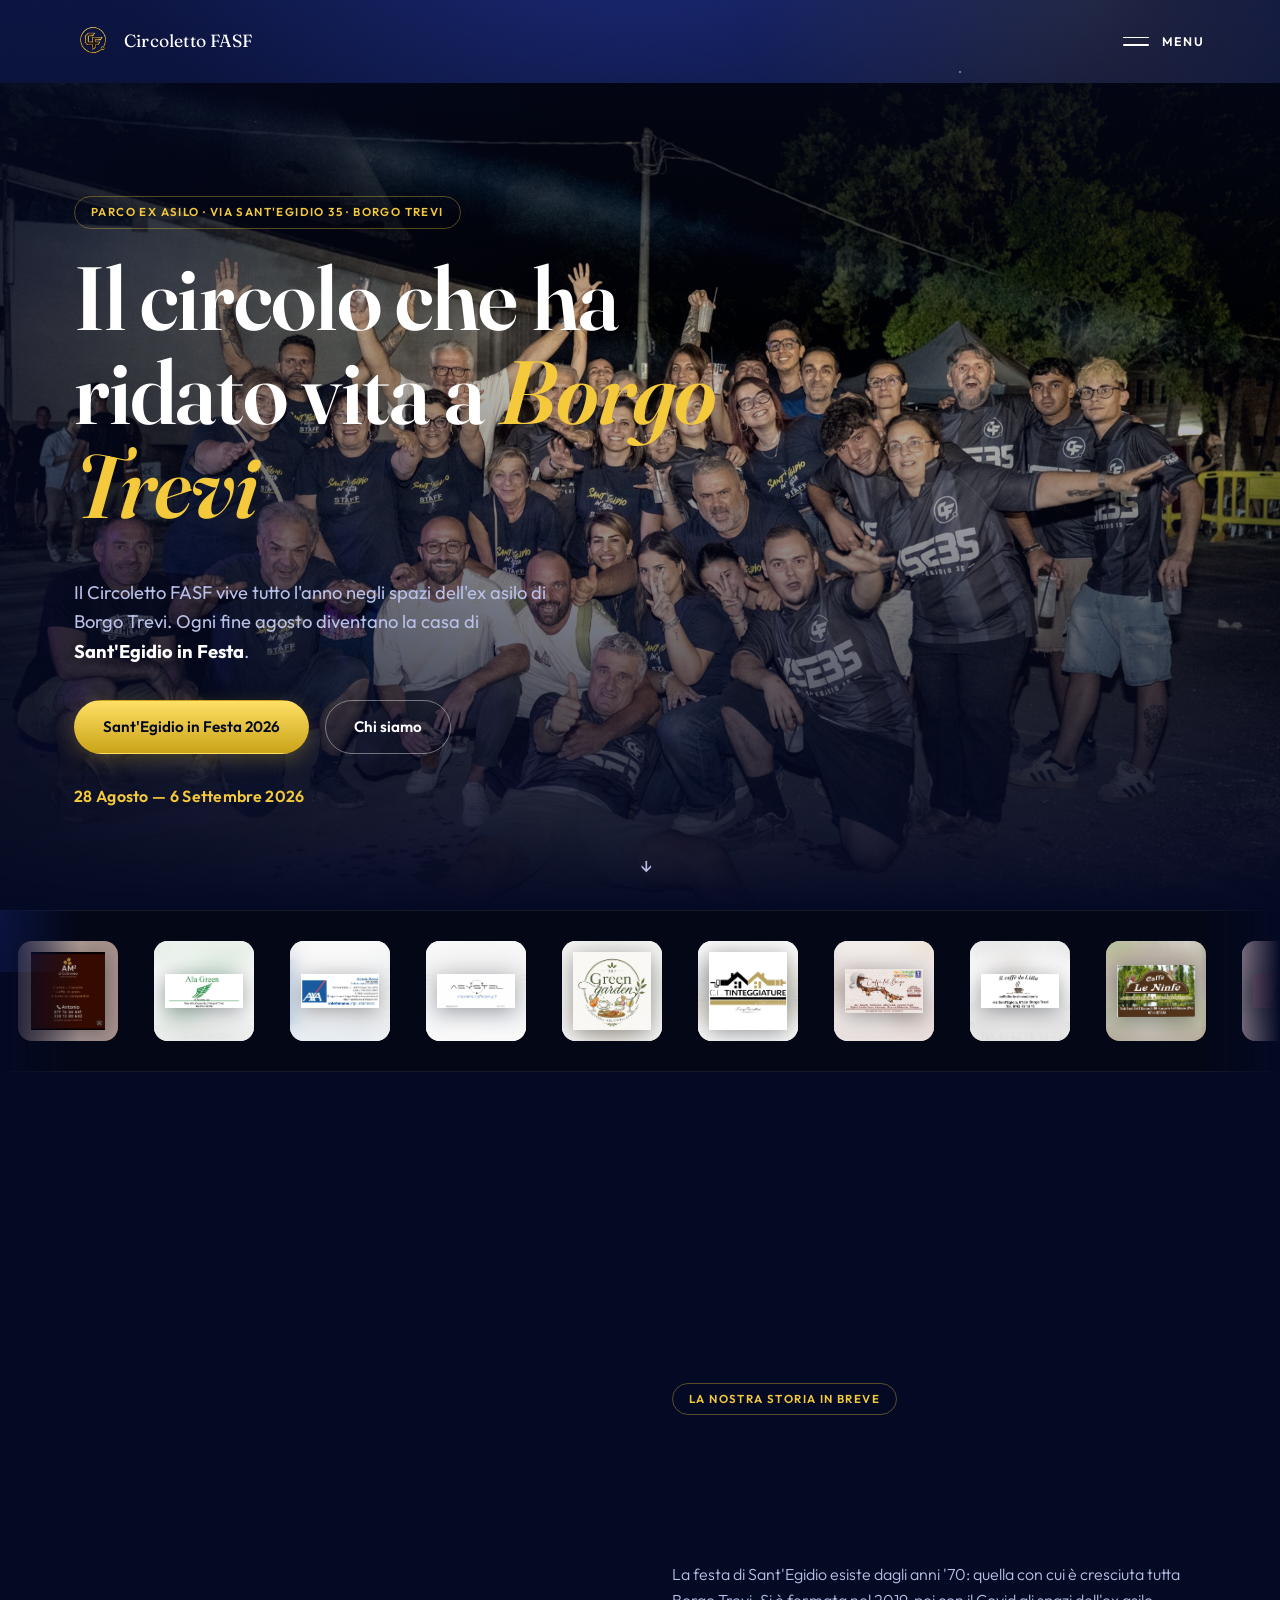
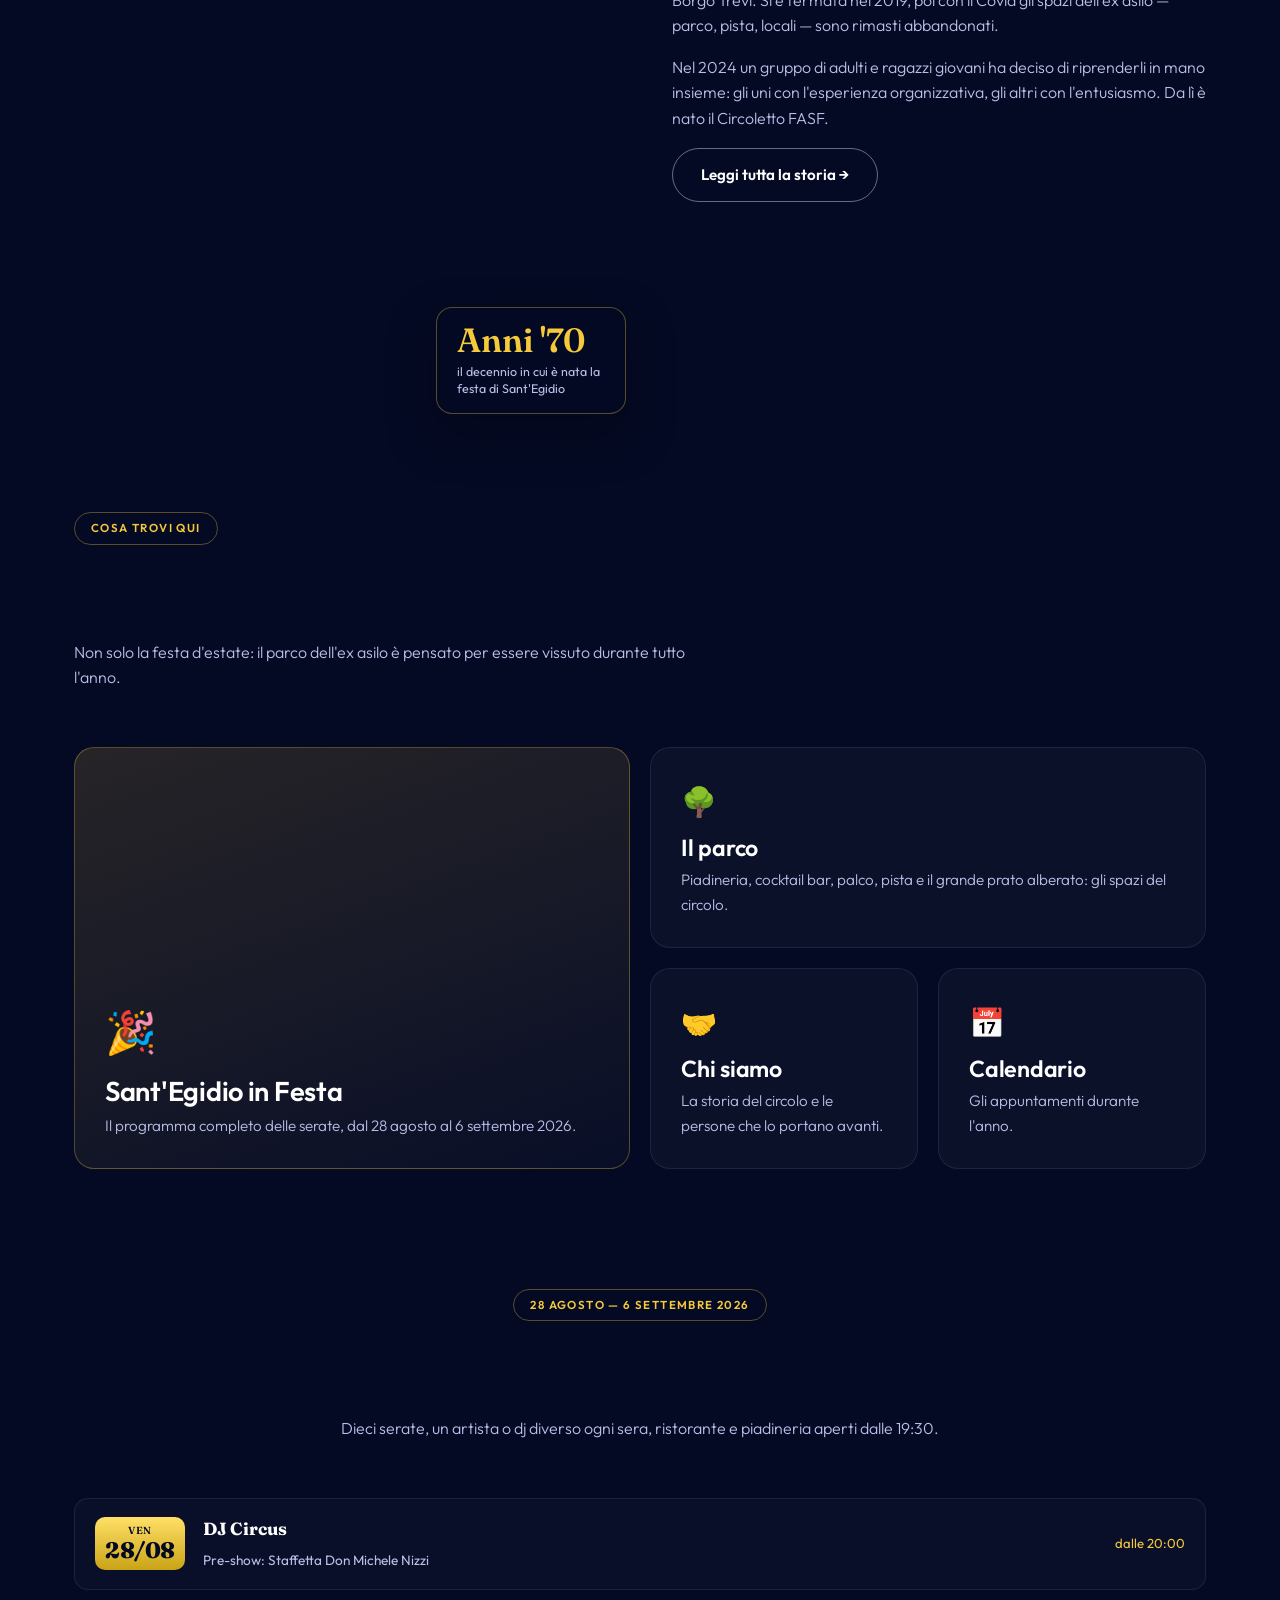
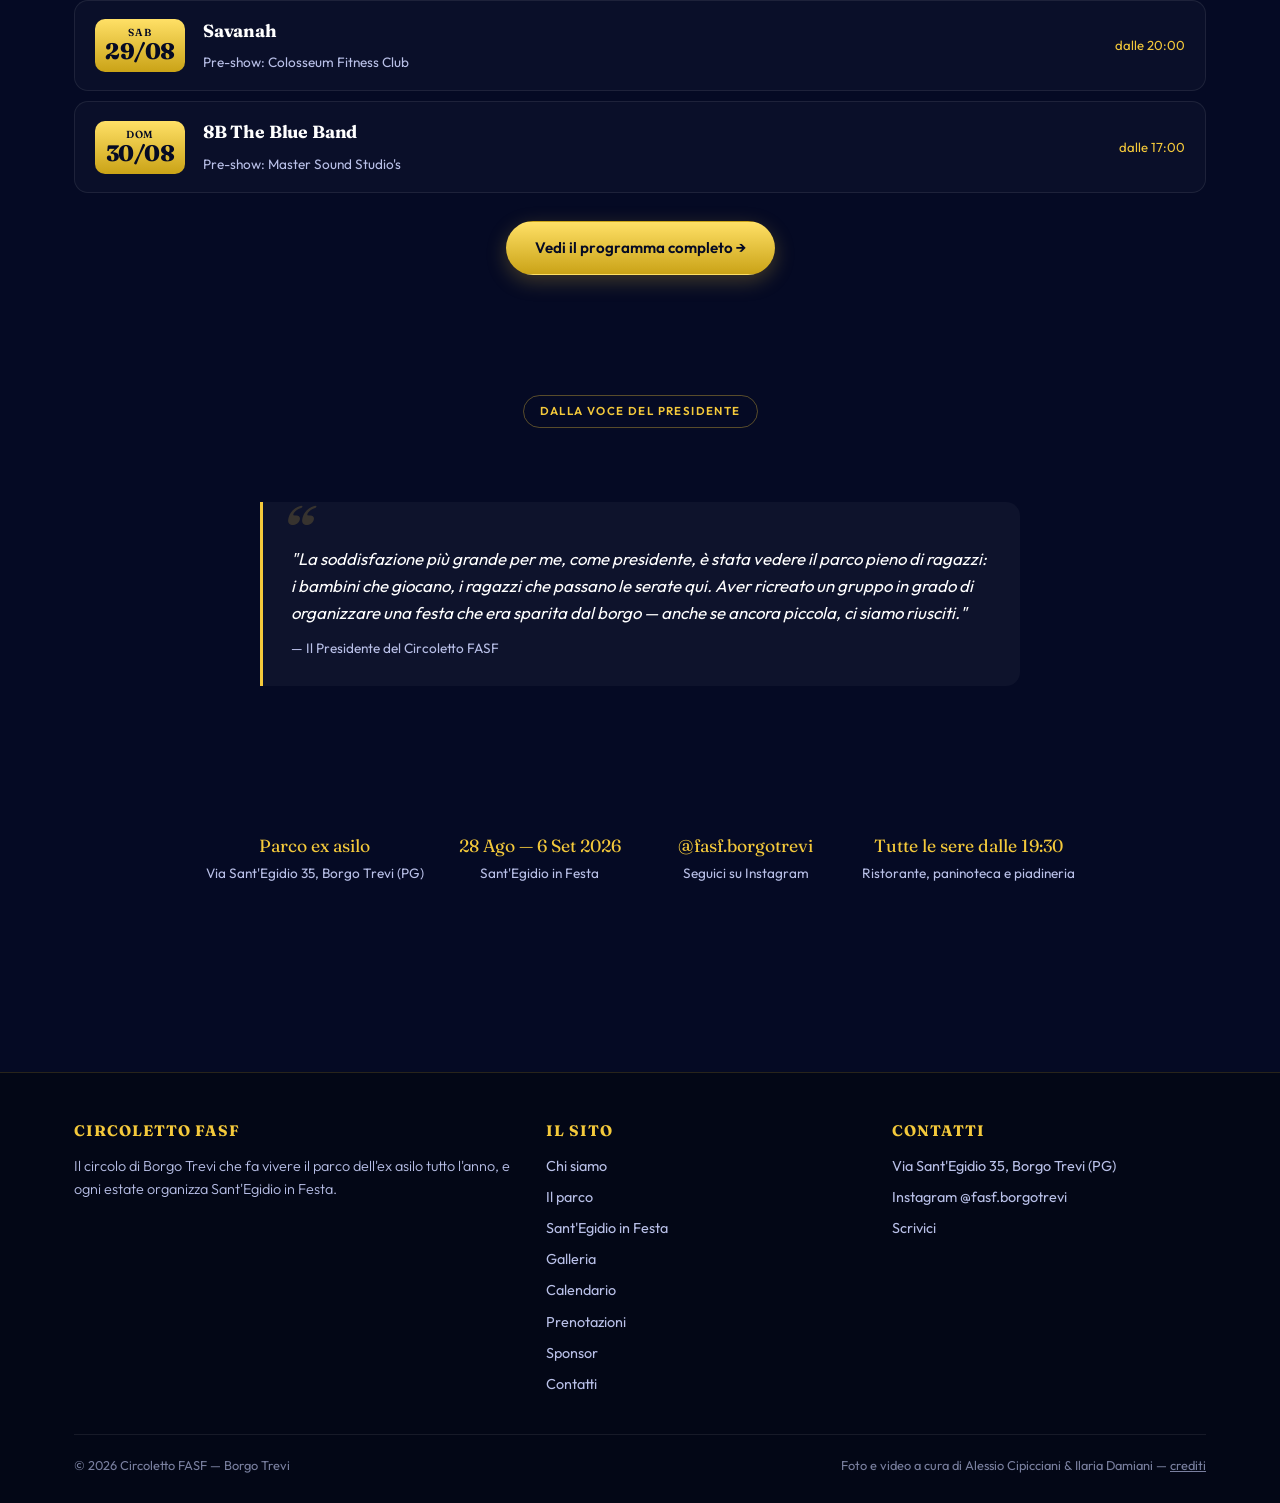
==== commit a354614b: "Migliora SEO, anteprime social, performance e form contatti - Form contatti: da mailto verso un indi" ====
--- a/index.html
+++ b/index.html
@@ -6,20 +6,43 @@
 <title>Circoletto FASF — Borgo Trevi</title>
 <meta name="description" content="Circoletto FASF: il circolo di Borgo Trevi che fa vivere il parco dell'ex asilo tutto l'anno. Scopri Sant'Egidio in Festa, dal 28 agosto al 6 settembre.">
 <meta property="og:type" content="website">
+<meta property="og:url" content="https://circolettofasf.netlify.app/">
+<meta property="og:site_name" content="Circoletto FASF">
 <meta property="og:title" content="Circoletto FASF — Borgo Trevi">
 <meta property="og:description" content="Circoletto FASF: il circolo di Borgo Trevi che fa vivere il parco dell'ex asilo tutto l'anno. Scopri Sant'Egidio in Festa, dal 28 agosto al 6 settembre.">
-<meta property="og:image" content="assets/img/hero-photo.jpg">
+<meta property="og:image" content="https://circolettofasf.netlify.app/assets/img/hero-photo.jpg">
 <meta property="og:locale" content="it_IT">
 <meta name="twitter:card" content="summary_large_image">
 <meta name="twitter:title" content="Circoletto FASF — Borgo Trevi">
 <meta name="twitter:description" content="Circoletto FASF: il circolo di Borgo Trevi che fa vivere il parco dell'ex asilo tutto l'anno. Scopri Sant'Egidio in Festa, dal 28 agosto al 6 settembre.">
-<meta name="twitter:image" content="assets/img/hero-photo.jpg">
-
-<link rel="icon" href="assets/img/logo-cf.png">
+<meta name="twitter:image" content="https://circolettofasf.netlify.app/assets/img/hero-photo.jpg">
+
+<link rel="canonical" href="https://circolettofasf.netlify.app/">
+<link rel="icon" type="image/png" href="assets/img/favicon-64.png">
+<link rel="apple-touch-icon" href="assets/img/apple-touch-icon.png">
 <link rel="preconnect" href="https://fonts.googleapis.com">
 <link rel="preconnect" href="https://fonts.gstatic.com" crossorigin>
 <link href="https://fonts.googleapis.com/css2?family=Fraunces:ital,wght@0,400;0,500;0,600;0,900;1,400;1,500;1,600&family=Outfit:wght@300;400;500;600;700;800&display=swap" rel="stylesheet">
 <link rel="stylesheet" href="assets/css/style.css">
+<script type="application/ld+json">
+{
+  "@context": "https://schema.org",
+  "@type": "Organization",
+  "name": "Circoletto FASF",
+  "url": "https://circolettofasf.netlify.app/",
+  "logo": "https://circolettofasf.netlify.app/assets/img/logo-cf.png",
+  "address": {
+    "@type": "PostalAddress",
+    "streetAddress": "Via Sant'Egidio 35",
+    "addressLocality": "Borgo Trevi",
+    "addressRegion": "PG",
+    "addressCountry": "IT"
+  },
+  "sameAs": [
+    "https://www.instagram.com/fasf.borgotrevi"
+  ]
+}
+</script>
 </head>
 <body>
 <a class="skip-link" href="#main-content">Vai al contenuto</a>
@@ -27,7 +50,7 @@
 <header class="site-header">
   <nav class="nav wrap">
     <a class="nav-brand" href="index.html">
-      <img src="assets/img/logo-cf.png" alt="Circoletto FASF">
+      <img src="assets/img/logo-cf-sm.png" alt="Circoletto FASF" width="38" height="38">
       Circoletto FASF
     </a>
     <button class="nav-toggle" aria-label="Apri menu" aria-expanded="false" aria-controls="site-menu">
@@ -168,8 +191,8 @@
       <div class="photo-frame">
         <img src="assets/img/hero-merch.jpg" alt="Il parco del Circoletto FASF, Via Sant'Egidio 35" style="border-radius:14px;border:1px solid rgba(244,201,59,.25);">
         <div class="floating-badge">
-          <strong>1970</strong>
-          <span>l'anno in cui è nata la festa di Sant'Egidio</span>
+          <strong>Anni '70</strong>
+          <span>il decennio in cui è nata la festa di Sant'Egidio</span>
         </div>
       </div>
       <div>
--- a/assets/css/style.css
+++ b/assets/css/style.css
@@ -539,6 +539,28 @@
   position: relative;
 }
 
+/* foto larga con didascalia (es. lo staff in "Chi siamo") */
+.wide-photo {
+  max-width: 980px;
+  margin: 0 auto 48px;
+}
+
+.wide-photo img {
+  display: block;
+  width: 100%;
+  height: auto;
+  border-radius: 16px;
+  border: 1px solid rgba(244,201,59,.25);
+  box-shadow: 0 28px 60px -28px rgba(3,6,20,.8);
+}
+
+.wide-photo figcaption {
+  margin-top: 12px;
+  font-size: .85rem;
+  color: var(--muted);
+  text-align: center;
+}
+
 .floating-badge {
   position: absolute;
   bottom: -22px;
@@ -1406,7 +1428,20 @@
   }
 }
 
-/* ---------- reveal on scroll (attivato via JS) ---------- */
+/* ---------- barra di progresso scroll ---------- */
+.scroll-progress {
+  position: fixed;
+  top: 0;
+  left: 0;
+  height: 3px;
+  width: 0%;
+  background: linear-gradient(90deg, var(--gold-deep), var(--gold-bright));
+  box-shadow: 0 0 12px rgba(244,201,59,.5);
+  z-index: 400;
+  pointer-events: none;
+}
+
+/* ---------- reveal on scroll (attivato via JS): un ingresso per tipo ---------- */
 .reveal { opacity: 0; }
 
 .reveal.in-view {
@@ -1418,9 +1453,67 @@
   to   { opacity: 1; transform: translateY(0); }
 }
 
+/* titoli di sezione: maschera a tendina che si apre */
+.reveal-mask { opacity: 0; clip-path: inset(0 0 100% 0); transform: translateY(10px); }
+
+.reveal-mask.in-view {
+  animation: revealMask 1s cubic-bezier(.16,.8,.3,1) both;
+}
+
+@keyframes revealMask {
+  from { opacity: 0; clip-path: inset(0 0 100% 0); transform: translateY(10px); }
+  to   { opacity: 1; clip-path: inset(0 0 0% 0); transform: translateY(0); }
+}
+
+/* card: piccolo "pop" con scala e rotazione minima */
+.reveal-pop { opacity: 0; }
+
+.reveal-pop.in-view {
+  animation: revealPop .75s cubic-bezier(.34,1.35,.64,1) both;
+}
+
+@keyframes revealPop {
+  from { opacity: 0; transform: scale(.93) translateY(22px) rotate(-.6deg); }
+  to   { opacity: 1; transform: scale(1) translateY(0) rotate(0); }
+}
+
+/* liste (programma, spazi, menu): scivolano da sinistra */
+.reveal-slide { opacity: 0; }
+
+.reveal-slide.in-view {
+  animation: revealSlide .8s cubic-bezier(.16,.8,.3,1) both;
+}
+
+@keyframes revealSlide {
+  from { opacity: 0; transform: translateX(-26px); }
+  to   { opacity: 1; transform: translateX(0); }
+}
+
 @media (prefers-reduced-motion: reduce) {
-  .reveal { opacity: 1; }
-}
+  .reveal, .reveal-mask, .reveal-pop, .reveal-slide {
+    opacity: 1;
+    clip-path: none;
+    transform: none;
+    animation: none;
+  }
+  .scroll-progress { display: none; }
+}
+
+/* ---------- card: bordo "spotlight" che segue il cursore ---------- */
+.card { position: relative; }
+
+.card::after {
+  content: "";
+  position: absolute;
+  inset: 0;
+  border-radius: inherit;
+  background: radial-gradient(240px circle at var(--spot-x, 50%) var(--spot-y, 50%), rgba(244,201,59,.14), transparent 70%);
+  opacity: 0;
+  transition: opacity .3s ease;
+  pointer-events: none;
+}
+
+.card:hover::after { opacity: 1; }
 
 /* ---------- programma: hover discreto ---------- */
 .program-row {
@@ -1878,3 +1971,86 @@
   .menu-tab { padding: 10px 18px; font-size: .85rem; }
 }
 
+/* ---------- eventi su prenotazione (card dinamiche) ---------- */
+.event-card {
+  display: flex;
+  flex-direction: column;
+}
+
+.event-card .event-meta {
+  display: flex;
+  flex-wrap: wrap;
+  gap: 10px;
+  margin: 10px 0 14px;
+  font-size: .82rem;
+  color: var(--muted);
+}
+
+.event-card .event-meta span {
+  background: rgba(255,255,255,.05);
+  border: 1px solid rgba(255,255,255,.08);
+  border-radius: 999px;
+  padding: 4px 12px;
+}
+
+.event-card .btn { margin-top: auto; align-self: flex-start; }
+
+/* ---------- modale di prenotazione ---------- */
+.reserve-modal {
+  position: fixed;
+  inset: 0;
+  z-index: 220;
+  display: flex;
+  align-items: center;
+  justify-content: center;
+  padding: 24px;
+}
+
+.reserve-modal[hidden] { display: none; }
+
+.reserve-modal-backdrop {
+  position: absolute;
+  inset: 0;
+  background: rgba(3,7,22,.82);
+  backdrop-filter: blur(6px);
+  -webkit-backdrop-filter: blur(6px);
+}
+
+.reserve-modal-panel {
+  position: relative;
+  width: 100%;
+  max-width: 480px;
+  max-height: 88vh;
+  overflow-y: auto;
+  background: var(--navy);
+  border: 1px solid rgba(244,201,59,.2);
+  border-radius: 20px;
+  padding: 36px 32px;
+  box-shadow: 0 30px 80px rgba(3,6,20,.6);
+}
+
+.reserve-modal-close {
+  position: absolute;
+  top: 18px;
+  right: 18px;
+  width: 36px;
+  height: 36px;
+  border-radius: 50%;
+  background: rgba(255,255,255,.06);
+  border: 1px solid rgba(255,255,255,.14);
+  color: var(--white);
+  font-size: 1.3rem;
+  line-height: 1;
+  cursor: pointer;
+  transition: background .2s ease, border-color .2s ease;
+}
+
+.reserve-modal-close:hover {
+  background: rgba(244,201,59,.16);
+  border-color: rgba(244,201,59,.4);
+}
+
+.reserve-modal-panel h3 {
+  margin: 6px 0 20px;
+}
+
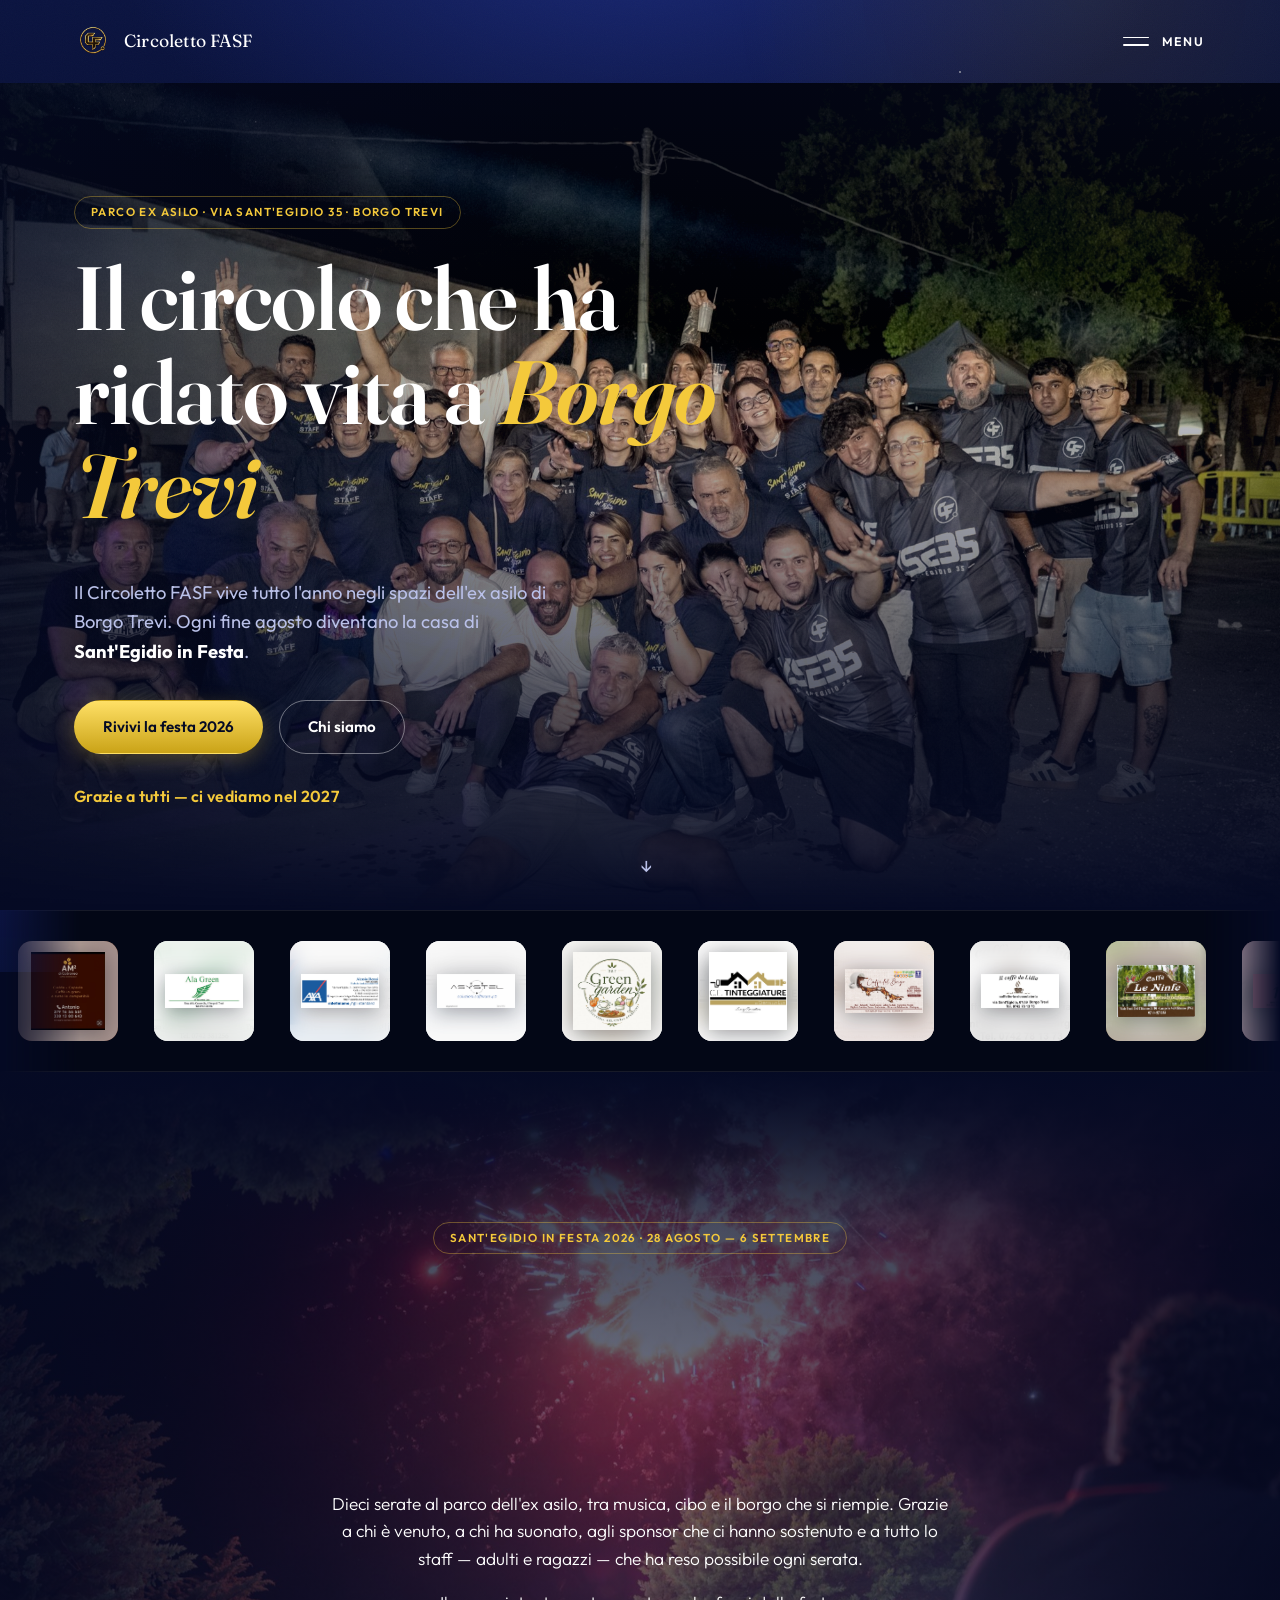
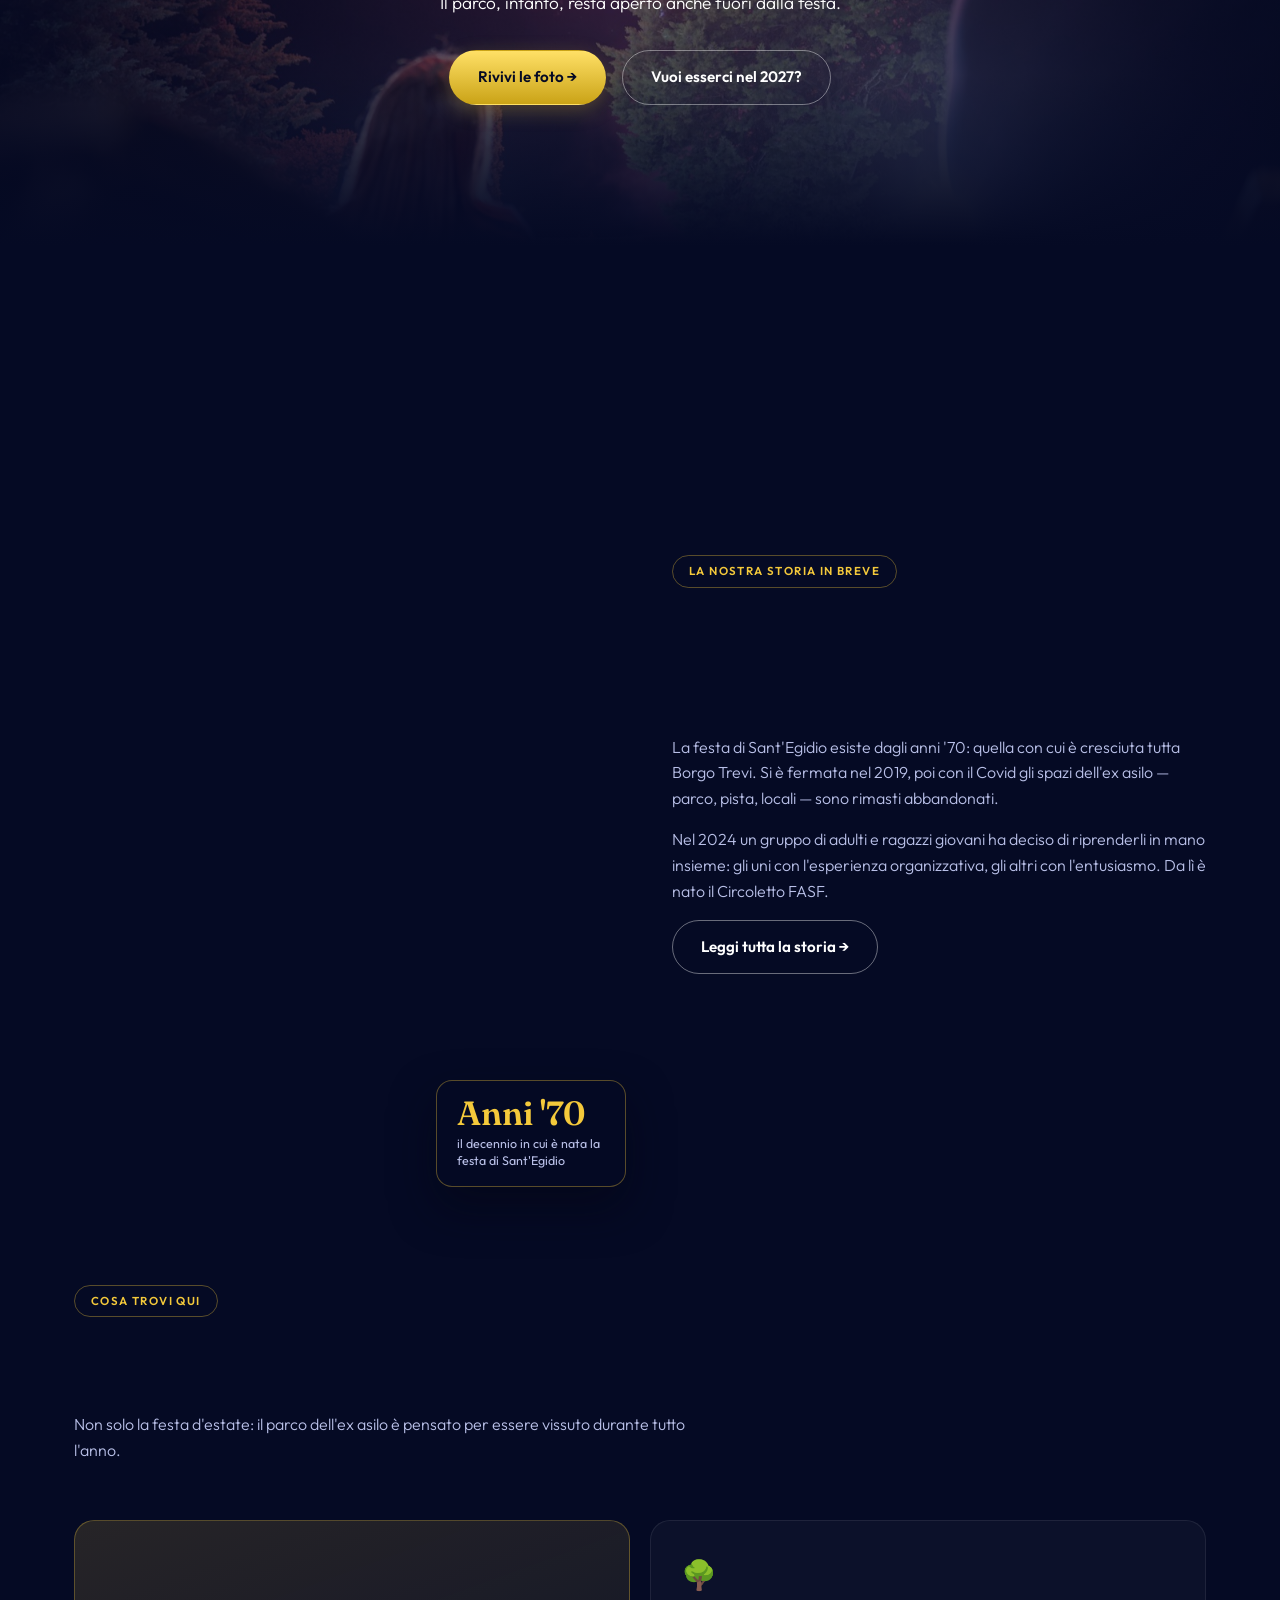
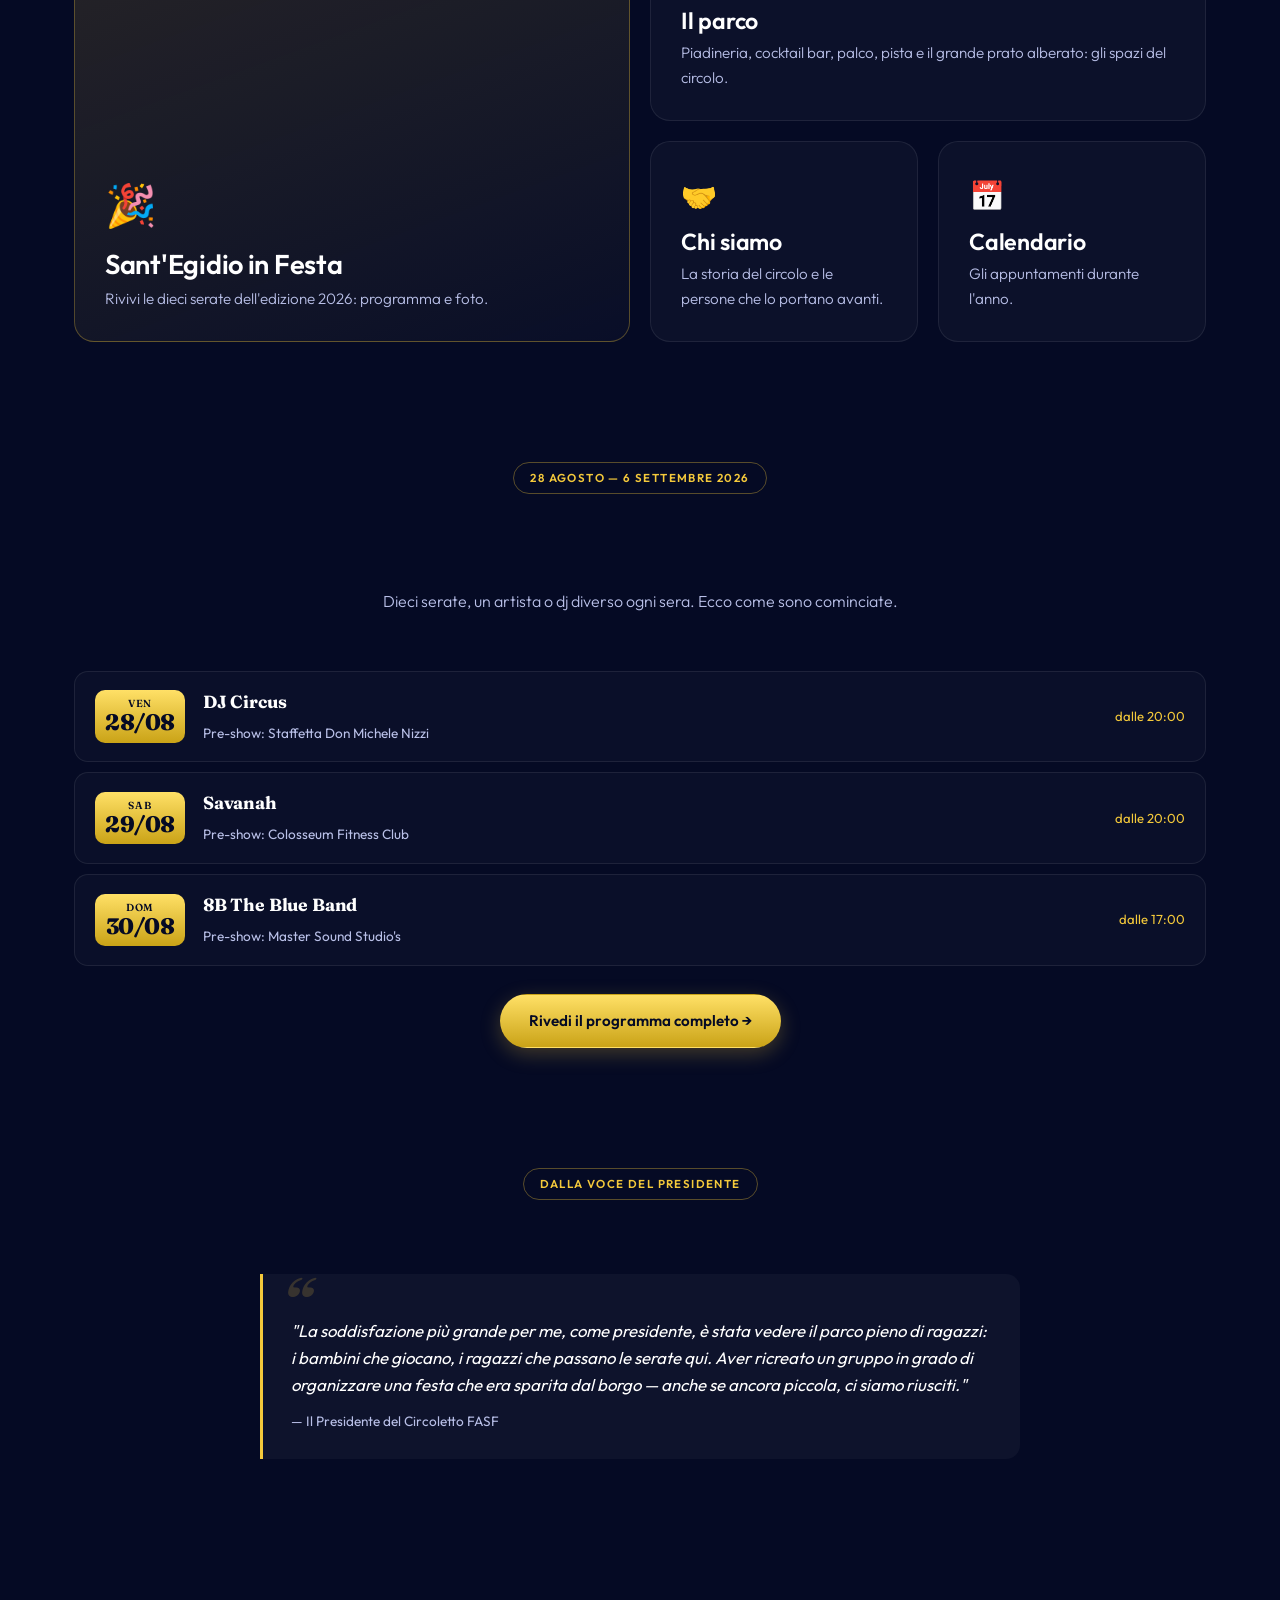
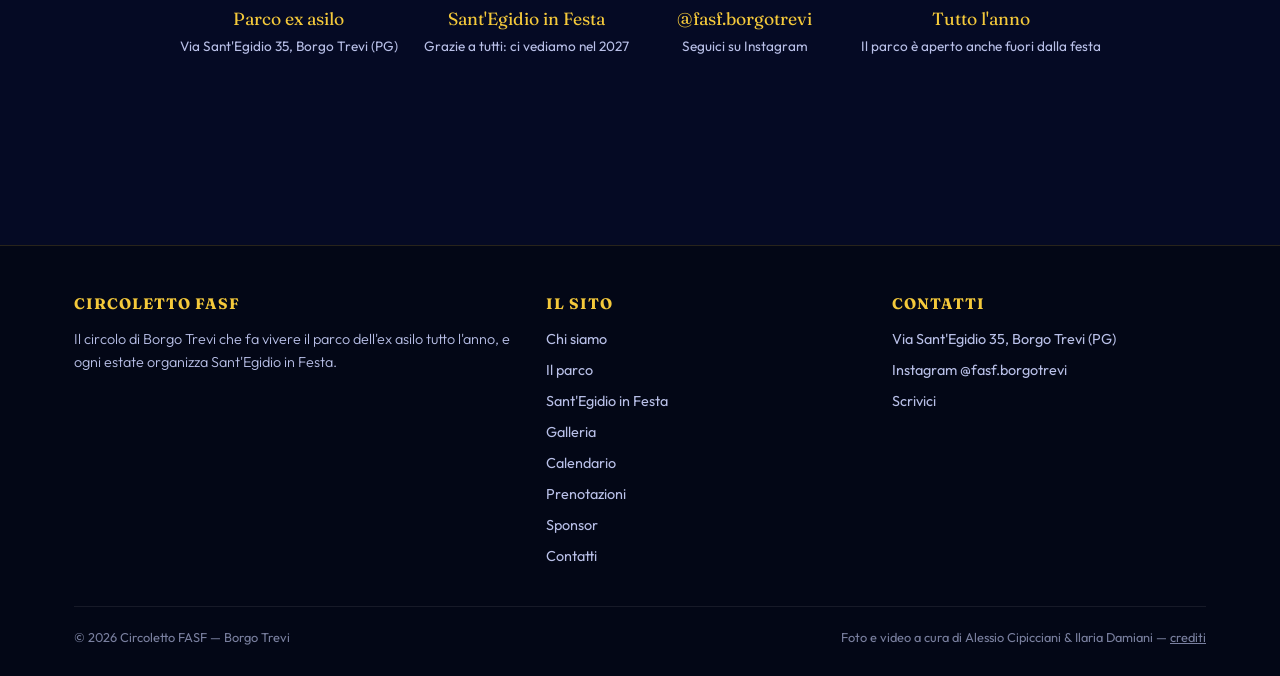
==== commit 6c68b292: "Versione Grazie: il sito dopo Sant'Egidio in Festa 2026 - Home: sezione "Grazie. Ci vediamo nel 2027" ====
--- a/index.html
+++ b/index.html
@@ -4,17 +4,17 @@
 <meta charset="UTF-8">
 <meta name="viewport" content="width=device-width, initial-scale=1.0">
 <title>Circoletto FASF — Borgo Trevi</title>
-<meta name="description" content="Circoletto FASF: il circolo di Borgo Trevi che fa vivere il parco dell'ex asilo tutto l'anno. Scopri Sant'Egidio in Festa, dal 28 agosto al 6 settembre.">
+<meta name="description" content="Circoletto FASF: il circolo di Borgo Trevi che fa vivere il parco dell'ex asilo tutto l'anno. Grazie a tutti per Sant'Egidio in Festa 2026: rivivi le foto e il programma. Ci vediamo nel 2027.">
 <meta property="og:type" content="website">
 <meta property="og:url" content="https://circolettofasf.netlify.app/">
 <meta property="og:site_name" content="Circoletto FASF">
 <meta property="og:title" content="Circoletto FASF — Borgo Trevi">
-<meta property="og:description" content="Circoletto FASF: il circolo di Borgo Trevi che fa vivere il parco dell'ex asilo tutto l'anno. Scopri Sant'Egidio in Festa, dal 28 agosto al 6 settembre.">
+<meta property="og:description" content="Circoletto FASF: il circolo di Borgo Trevi che fa vivere il parco dell'ex asilo tutto l'anno. Grazie a tutti per Sant'Egidio in Festa 2026: rivivi le foto e il programma. Ci vediamo nel 2027.">
 <meta property="og:image" content="https://circolettofasf.netlify.app/assets/img/hero-photo.jpg">
 <meta property="og:locale" content="it_IT">
 <meta name="twitter:card" content="summary_large_image">
 <meta name="twitter:title" content="Circoletto FASF — Borgo Trevi">
-<meta name="twitter:description" content="Circoletto FASF: il circolo di Borgo Trevi che fa vivere il parco dell'ex asilo tutto l'anno. Scopri Sant'Egidio in Festa, dal 28 agosto al 6 settembre.">
+<meta name="twitter:description" content="Circoletto FASF: il circolo di Borgo Trevi che fa vivere il parco dell'ex asilo tutto l'anno. Grazie a tutti per Sant'Egidio in Festa 2026: rivivi le foto e il programma. Ci vediamo nel 2027.">
 <meta name="twitter:image" content="https://circolettofasf.netlify.app/assets/img/hero-photo.jpg">
 
 <link rel="canonical" href="https://circolettofasf.netlify.app/">
@@ -80,7 +80,7 @@
       <li><a href="contatti.html">Contatti</a></li>
     </ul>
     <div class="nav-overlay-aside">
-      <span class="eyebrow">28 Agosto — 6 Settembre 2026</span>
+      <span class="eyebrow">Grazie! Ci vediamo nel 2027</span>
       <p>Parco ex asilo<br>Via Sant'Egidio 35<br>Borgo Trevi (PG)</p>
       <a class="nav-overlay-ig" href="https://www.instagram.com/fasf.borgotrevi" target="_blank" rel="noopener">@fasf.borgotrevi ↗</a>
     </div>
@@ -99,10 +99,10 @@
       <h1>Il circolo che ha<br>ridato vita a <span class="gold">Borgo Trevi</span></h1>
       <p class="lead">Il Circoletto FASF vive tutto l'anno negli spazi dell'ex asilo di Borgo Trevi. Ogni fine agosto diventano la casa di <strong class="text-white">Sant'Egidio in Festa</strong>.</p>
       <div class="hero-actions">
-        <a class="btn btn-gold" href="sant-egidio-in-festa.html">Sant'Egidio in Festa 2026</a>
+        <a class="btn btn-gold" href="galleria.html">Rivivi la festa 2026</a>
         <a class="btn btn-outline" href="chi-siamo.html">Chi siamo</a>
       </div>
-      <div class="hero-dates">28 Agosto — 6 Settembre 2026</div>
+      <div class="hero-dates">Grazie a tutti — ci vediamo nel 2027</div>
     </div>
     <div class="scroll-cue" aria-hidden="true">↓</div>
   </section>
@@ -186,6 +186,23 @@
     </div>
   </div>
 
+  <section class="thanks">
+    <div class="thanks-bg">
+      <img src="assets/img/hero-calendario.jpg" alt="I fuochi d'artificio dell'ultima serata di Sant'Egidio in Festa" loading="lazy">
+    </div>
+    <div class="thanks-overlay"></div>
+    <div class="wrap thanks-inner">
+      <span class="eyebrow">Sant'Egidio in Festa 2026 · 28 agosto — 6 settembre</span>
+      <h2>Grazie.<br><span class="gold">Ci vediamo nel 2027.</span></h2>
+      <p>Dieci serate al parco dell'ex asilo, tra musica, cibo e il borgo che si riempie. Grazie a chi è venuto, a chi ha suonato, agli sponsor che ci hanno sostenuto e a tutto lo staff — adulti e ragazzi — che ha reso possibile ogni serata.</p>
+      <p>Il parco, intanto, resta aperto anche fuori dalla festa.</p>
+      <div class="thanks-actions">
+        <a class="btn btn-gold" href="galleria.html">Rivivi le foto →</a>
+        <a class="btn btn-outline" href="contatti.html">Vuoi esserci nel 2027?</a>
+      </div>
+    </div>
+  </section>
+
   <section class="alt">
     <div class="wrap two-col">
       <div class="photo-frame">
@@ -215,7 +232,7 @@
       <a class="card card-featured" href="sant-egidio-in-festa.html">
         <span class="icon">🎉</span>
         <h3>Sant'Egidio in Festa</h3>
-        <p>Il programma completo delle serate, dal 28 agosto al 6 settembre 2026.</p>
+        <p>Rivivi le dieci serate dell'edizione 2026: programma e foto.</p>
       </a>
       <a class="card" href="spazi.html">
         <span class="icon">🌳</span>
@@ -239,8 +256,8 @@
     <div class="wrap">
       <div class="section-head">
         <span class="eyebrow">28 Agosto — 6 Settembre 2026</span>
-        <h2>Sant'Egidio in Festa</h2>
-        <p>Dieci serate, un artista o dj diverso ogni sera, ristorante e piadineria aperti dalle 19:30.</p>
+        <h2>Sant'Egidio in Festa 2026</h2>
+        <p>Dieci serate, un artista o dj diverso ogni sera. Ecco come sono cominciate.</p>
       </div>
       <div class="program-list">
         <div class="program-row" data-date="2026-08-28">
@@ -260,7 +277,7 @@
         </div>
       </div>
       <div style="text-align:center;margin-top:28px;">
-        <a class="btn btn-gold" href="sant-egidio-in-festa.html">Vedi il programma completo →</a>
+        <a class="btn btn-gold" href="sant-egidio-in-festa.html">Rivedi il programma completo →</a>
       </div>
     </div>
   </section>
@@ -278,9 +295,9 @@
   <section class="alt">
     <div class="wrap info-strip">
       <div class="item"><span class="k">Parco ex asilo</span><span class="v">Via Sant'Egidio 35, Borgo Trevi (PG)</span></div>
-      <div class="item"><span class="k">28 Ago — 6 Set 2026</span><span class="v">Sant'Egidio in Festa</span></div>
+      <div class="item"><span class="k">Sant'Egidio in Festa</span><span class="v">Grazie a tutti: ci vediamo nel 2027</span></div>
       <div class="item"><span class="k">@fasf.borgotrevi</span><span class="v">Seguici su Instagram</span></div>
-      <div class="item"><span class="k">Tutte le sere dalle 19:30</span><span class="v">Ristorante, paninoteca e piadineria</span></div>
+      <div class="item"><span class="k">Tutto l'anno</span><span class="v">Il parco è aperto anche fuori dalla festa</span></div>
     </div>
   </section>
 
--- a/assets/css/style.css
+++ b/assets/css/style.css
@@ -534,6 +534,58 @@
   margin: 0 0 56px;
 }
 
+/* ---------- sezione "Grazie" (dopo la festa) ---------- */
+.thanks {
+  position: relative;
+  overflow: hidden;
+  isolation: isolate;
+  padding: 150px 0 140px;
+  text-align: center;
+}
+
+.thanks-bg,
+.thanks-overlay {
+  position: absolute;
+  inset: 0;
+}
+
+.thanks-bg { z-index: -2; }
+
+.thanks-bg img {
+  width: 100%;
+  height: 100%;
+  object-fit: cover;
+  object-position: center 40%;
+}
+
+.thanks-overlay {
+  z-index: -1;
+  background:
+    radial-gradient(ellipse at 50% 55%, rgba(5,10,36,.5) 0%, rgba(5,10,36,.86) 72%),
+    linear-gradient(180deg, var(--navy-deep) 0%, transparent 20%, transparent 78%, var(--navy-deep) 100%);
+}
+
+.thanks h2 {
+  font-size: clamp(2.8rem, 8vw, 5.8rem);
+  line-height: 1.02;
+  margin-bottom: 28px;
+}
+
+.thanks p {
+  max-width: 620px;
+  margin: 0 auto 16px;
+  color: var(--white);
+  font-size: 1.08rem;
+}
+
+.thanks-actions {
+  display: flex;
+  gap: 16px;
+  justify-content: center;
+  flex-wrap: wrap;
+  margin-top: 34px;
+}
+
 /* ---------- foto con badge sovrapposto ---------- */
 .photo-frame {
   position: relative;
